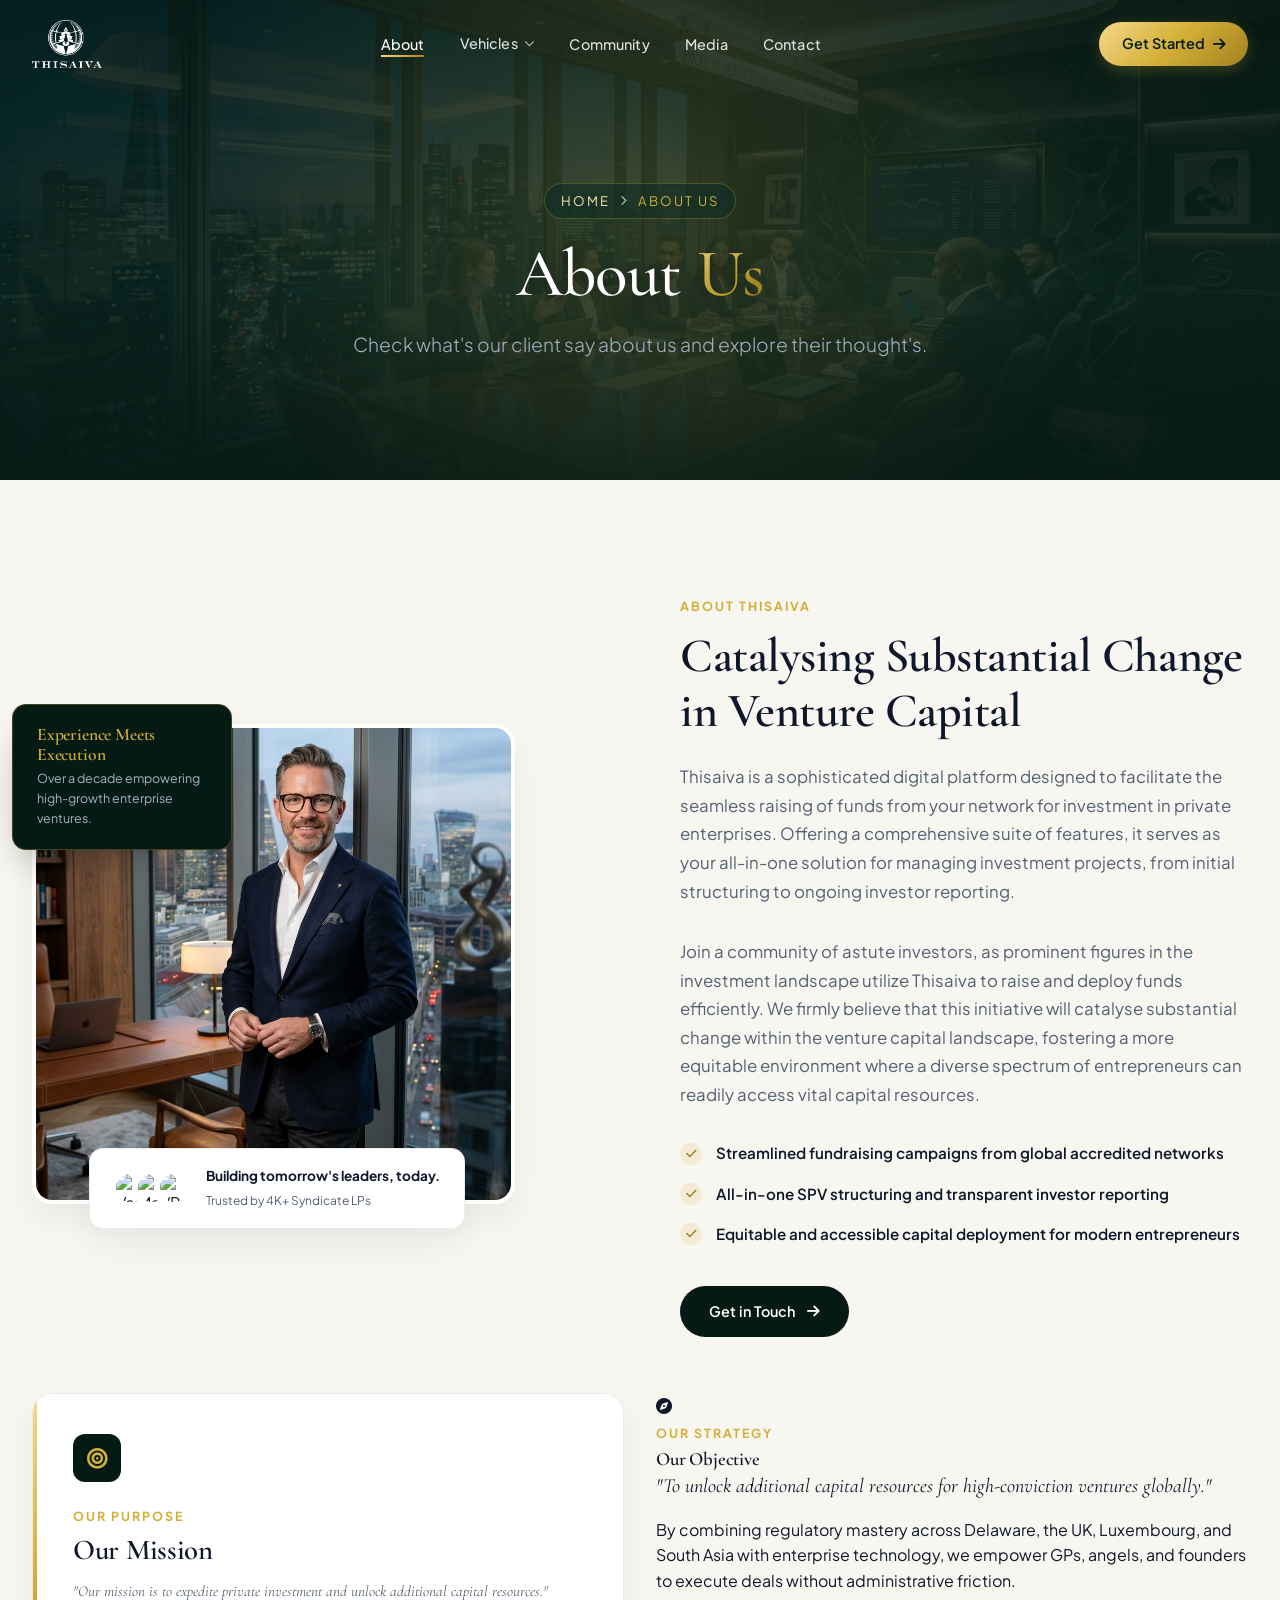
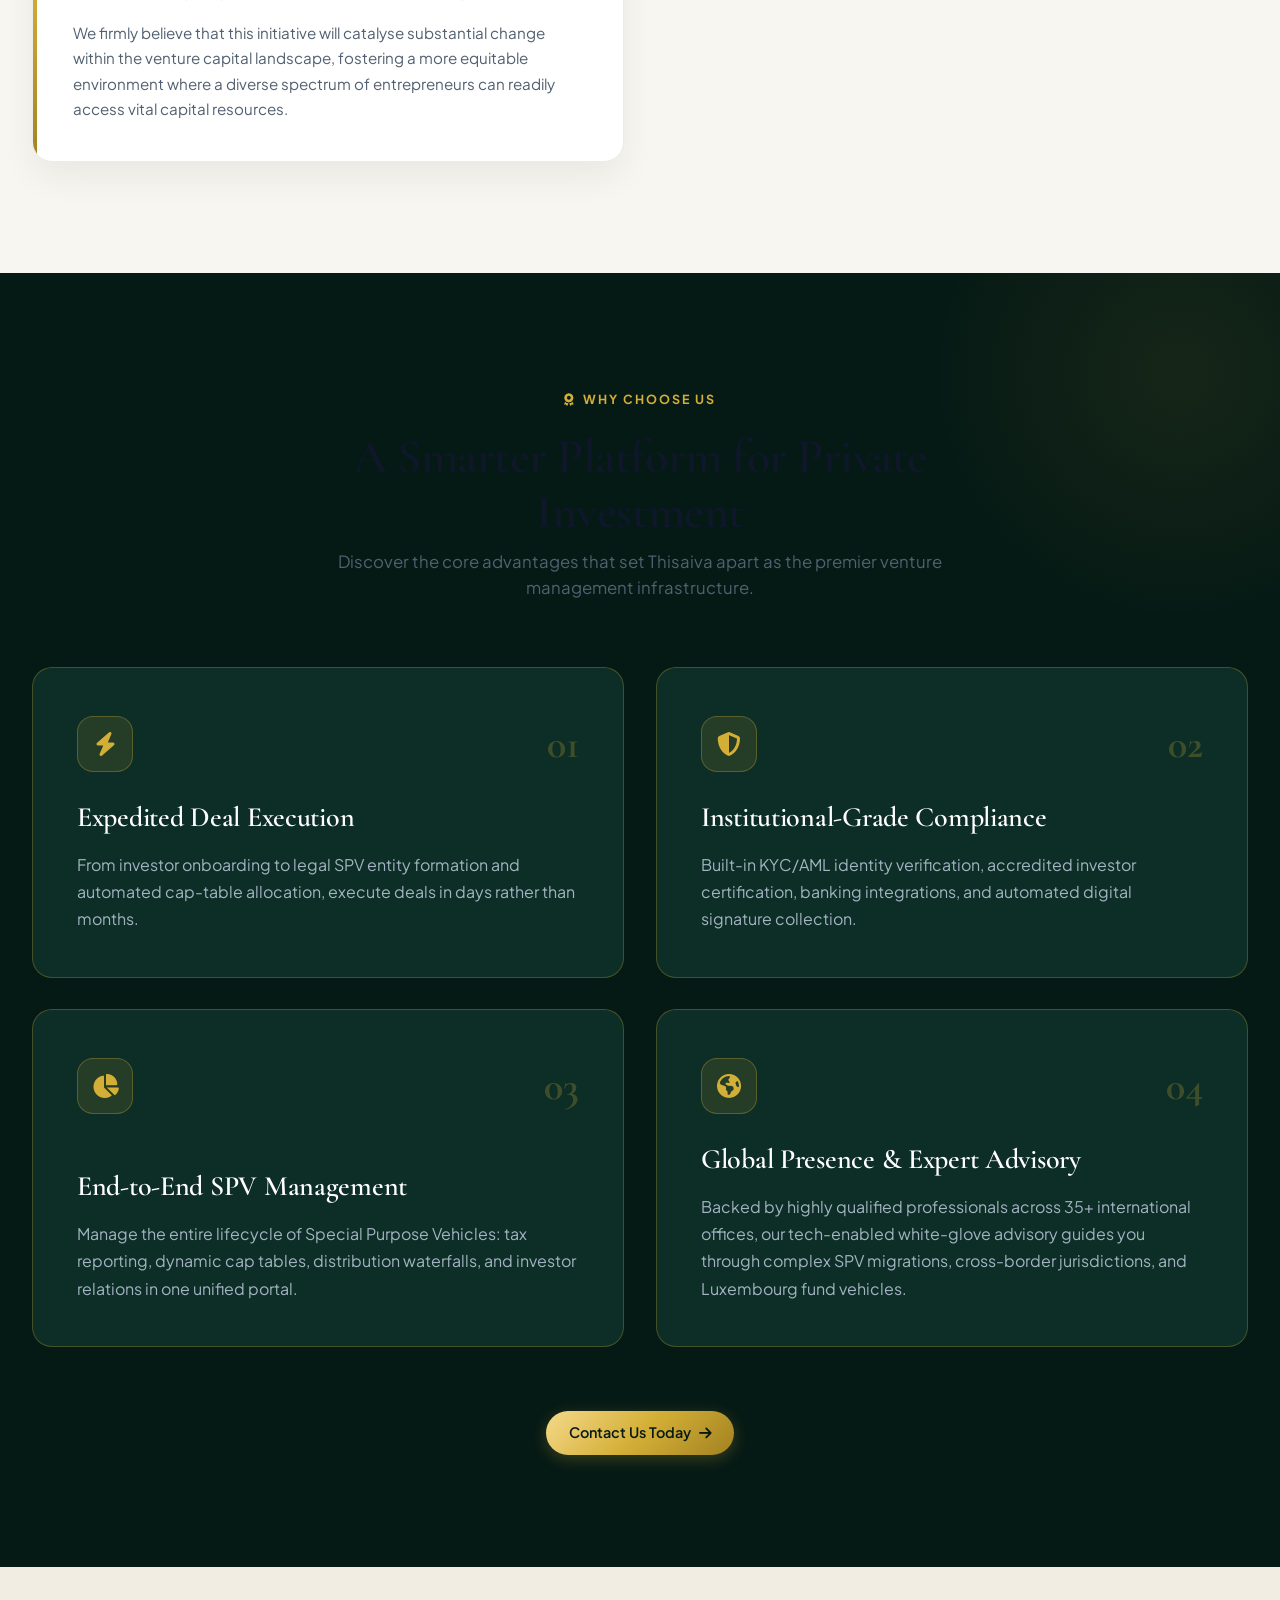
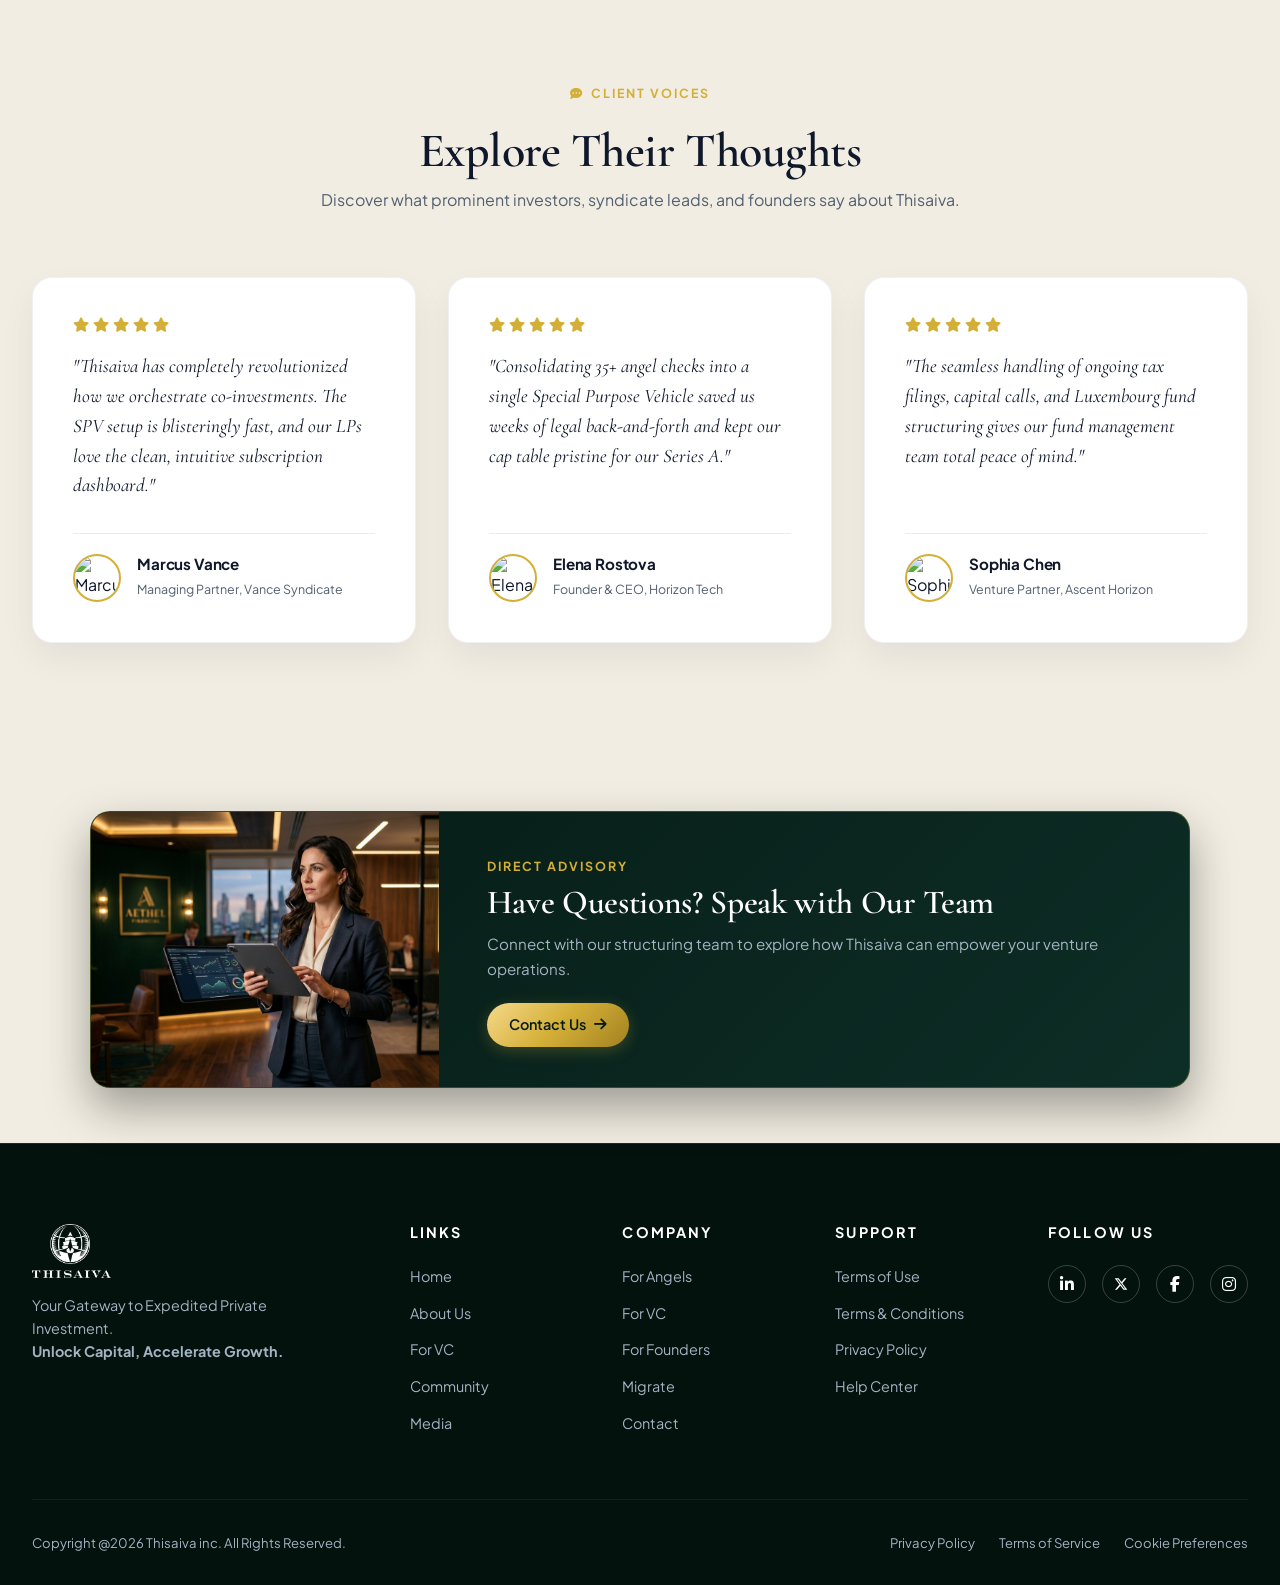
==== about.html @ a6f33a7d "Deploy Thisaiva 2.0 platform - Official branding, animations, liquid back-to-top, and responsive pag" ====
<!DOCTYPE html>
<html lang="en">
<head>
  <meta charset="UTF-8">
  <meta name="viewport" content="width=device-width, initial-scale=1.0">
  <meta name="robots" content="index, follow">
  
  <!-- Primary SEO Meta Tags -->
  <title>About Us | Thisaiva — Venture Capital & Private Investment Platform</title>
  <meta name="title" content="About Us | Thisaiva — Venture Capital & Private Investment Platform">
  <meta name="description" content="Discover Thisaiva's mission to expedite private investment, unlock capital resources, and build an intuitive online venture management ecosystem for founders and investors.">
  <meta name="keywords" content="Thisaiva, About Thisaiva, Venture Capital Platform, Private Investment, Angel Syndicates, Fund Management, Startup Capital">
  <link rel="canonical" href="https://thisaiva.com/about.html">

  <!-- Open Graph / Facebook -->
  <meta property="og:type" content="website">
  <meta property="og:url" content="https://thisaiva.com/about.html">
  <meta property="og:title" content="About Us | Thisaiva — Venture Capital & Private Investment Platform">
  <meta property="og:description" content="Discover Thisaiva's mission to expedite private investment, unlock capital resources, and build an intuitive online venture management ecosystem.">
  <meta property="og:image" content="assets/about_hero_bg.jpg">

  <!-- Twitter Card -->
  <meta name="twitter:card" content="summary_large_image">
  <meta name="twitter:url" content="https://thisaiva.com/about.html">
  <meta name="twitter:title" content="About Us | Thisaiva — Venture Capital & Private Investment Platform">
  <meta name="twitter:description" content="Discover Thisaiva's mission to expedite private investment, unlock capital resources, and build an intuitive online venture management ecosystem.">
  <meta name="twitter:image" content="assets/about_hero_bg.jpg">

  <!-- Structured Data JSON-LD (WebPage + BreadcrumbList) -->
  <script type="application/ld+json">
  {
    "@context": "https://schema.org",
    "@graph": [
      {
        "@type": "WebPage",
        "@id": "https://thisaiva.com/about.html",
        "url": "https://thisaiva.com/about.html",
        "name": "About Us | Thisaiva",
        "isPartOf": {
          "@type": "WebSite",
          "@id": "https://thisaiva.com/#website",
          "name": "Thisaiva",
          "url": "https://thisaiva.com/"
        },
        "description": "Discover Thisaiva's mission to expedite private investment, unlock capital resources, and build an intuitive online venture management ecosystem."
      },
      {
        "@type": "BreadcrumbList",
        "@id": "https://thisaiva.com/about.html#breadcrumb",
        "itemListElement": [
          {
            "@type": "ListItem",
            "position": 1,
            "name": "Home",
            "item": "https://thisaiva.com/index.html"
          },
          {
            "@type": "ListItem",
            "position": 2,
            "name": "About Us",
            "item": "https://thisaiva.com/about.html"
          }
        ]
      }
    ]
  }
  </script>

  <!-- Preconnect & Fonts -->
  <link rel="preconnect" href="https://fonts.googleapis.com">
  <link rel="preconnect" href="https://fonts.gstatic.com" crossorigin>
  <link rel="stylesheet" href="https://cdnjs.cloudflare.com/ajax/libs/font-awesome/6.4.0/css/all.min.css">

  <!-- Stylesheet -->
  <link rel="stylesheet" href="styles.css">
</head>
<body>

  <!-- NAVIGATION BAR -->
  <nav class="navbar" id="navbar">
    <div class="container nav-container">
      <a href="index.html" class="logo" aria-label="Thisaiva Home">
        <img src="assets/logo_dark.png" alt="Thisaiva Logo" class="logo-img">
      </a>

      <ul class="nav-links" id="navLinks">
        <li><a href="about.html" class="active">About</a></li>
        <li class="nav-dropdown">
          <a href="for-vc.html" class="dropdown-trigger">
            Vehicles <i class="fa-solid fa-chevron-down nav-chevron"></i>
          </a>
          <div class="dropdown-menu">
            <a href="for-angels.html" class="dropdown-item">
              <div class="drop-icon"><i class="fa-solid fa-user-astronaut"></i></div>
              <div>
                <strong class="drop-title">For Angels</strong>
                <span class="drop-sub">Syndicates & Private Clubs</span>
              </div>
            </a>
            <a href="for-vc.html" class="dropdown-item">
              <div class="drop-icon"><i class="fa-solid fa-building-columns"></i></div>
              <div>
                <strong class="drop-title">For VC Funds</strong>
                <span class="drop-sub">Master LLC & Offshore Vehicles</span>
              </div>
            </a>
            <a href="for-founders.html" class="dropdown-item">
              <div class="drop-icon"><i class="fa-solid fa-rocket"></i></div>
              <div>
                <strong class="drop-title">For Founders</strong>
                <span class="drop-sub">Cap Table & Investor Rollups</span>
              </div>
            </a>
            <a href="migrate.html" class="dropdown-item">
              <div class="drop-icon"><i class="fa-solid fa-arrow-right-arrow-left"></i></div>
              <div>
                <strong class="drop-title">Migrate SPVs</strong>
                <span class="drop-sub">Seamless Entity Transition</span>
              </div>
            </a>
          </div>
        </li>
        <li><a href="community.html">Community</a></li>
        <li><a href="media.html">Media</a></li>
        <li><a href="contact.html">Contact</a></li>
      </ul>

      <div class="nav-actions">
        <a href="contact.html" class="btn-gold" id="getStartedBtn">
          Get Started <i class="fa-solid fa-arrow-right"></i>
        </a>
        <button class="hamburger" id="hamburgerBtn" aria-label="Toggle Navigation">
          <i class="fa-solid fa-bars"></i>
        </button>
      </div>
    </div>
  </nav>

  <!-- INNER HERO BANNER -->
  <header class="inner-hero" style="background-image: url('assets/about_hero_bg.jpg');">
    <div class="container inner-hero-container scroll-reveal">
      <div class="inner-breadcrumb">
        <a href="index.html">Home</a>
        <i class="fa-solid fa-chevron-right" style="font-size: 0.65rem;"></i>
        <span>About Us</span>
      </div>
      <h1 class="inner-hero-title">
        About <span class="gold-text">Us</span>
      </h1>
      <p class="inner-hero-subtitle">
        Check what's our client say about us and explore their thought's.
      </p>
    </div>
  </header>

  <!-- MAIN CONTENT: ABOUT US NARRATIVE & MISSION -->
  <main>
    <section class="about-narrative-section">
      <div class="container">
        
        <div class="about-grid">
          
          <!-- Visual Column -->
          <div class="about-visual-stack scroll-reveal-left">
            <div class="about-img-main">
              <img src="assets/about_executive.jpg" alt="Thisaiva Executive Leadership & Investment Strategy" loading="eager" width="600" height="480">
            </div>

            <div class="about-card-badge">
              <h4>Experience Meets Execution</h4>
              <p>Over a decade empowering high-growth enterprise ventures.</p>
            </div>

            <div class="about-card-bottom">
              <div class="author-avatars">
                <img src="https://images.unsplash.com/photo-1534528741775-53994a69daeb?auto=format&fit=crop&w=100&q=80" alt="Venture Partner" width="32" height="32">
                <img src="https://images.unsplash.com/photo-1507003211169-0a1dd7228f2d?auto=format&fit=crop&w=100&q=80" alt="Managing Director" width="32" height="32">
                <img src="https://images.unsplash.com/photo-1573496359142-b8d87734a5a2?auto=format&fit=crop&w=100&q=80" alt="VP Finance" width="32" height="32">
              </div>
              <div>
                <strong style="display:block; font-size:0.85rem; color:var(--text-dark);">Building tomorrow's leaders, today.</strong>
                <span style="font-size:0.75rem; color:var(--text-dark-muted);">Trusted by 4K+ Syndicate LPs</span>
              </div>
            </div>
          </div>

          <!-- Content Column -->
          <div class="about-content scroll-reveal-right">
            <span class="section-eyebrow">ABOUT THISAIVA</span>
            <h2>Catalysing Substantial Change in Venture Capital</h2>
            
            <p>
              Thisaiva is a sophisticated digital platform designed to facilitate the seamless raising of funds from your network for investment in private enterprises. Offering a comprehensive suite of features, it serves as your all-in-one solution for managing investment projects, from initial structuring to ongoing investor reporting.
            </p>
            <p>
              Join a community of astute investors, as prominent figures in the investment landscape utilize Thisaiva to raise and deploy funds efficiently. We firmly believe that this initiative will catalyse substantial change within the venture capital landscape, fostering a more equitable environment where a diverse spectrum of entrepreneurs can readily access vital capital resources.
            </p>

            <ul class="about-checklist">
              <li>
                <div class="check-icon"><i class="fa-solid fa-check"></i></div>
                Streamlined fundraising campaigns from global accredited networks
              </li>
              <li>
                <div class="check-icon"><i class="fa-solid fa-check"></i></div>
                All-in-one SPV structuring and transparent investor reporting
              </li>
              <li>
                <div class="check-icon"><i class="fa-solid fa-check"></i></div>
                Equitable and accessible capital deployment for modern entrepreneurs
              </li>
            </ul>
            <a href="contact.html" class="btn-dark">
              Get in Touch <i class="fa-solid fa-arrow-right"></i>
            </a>
          </div>

        </div>

        <!-- Dual Gold Accent Cards: Our Mission & Our Objective -->
        <div class="about-dual-card-grid">
          
          <div class="mission-card scroll-reveal delay-1">
            <div class="mission-card-icon">
              <i class="fa-solid fa-bullseye"></i>
            </div>
            <span class="section-eyebrow" style="margin-bottom:0.35rem;">OUR PURPOSE</span>
            <h3>Our Mission</h3>
            <p class="mission-quote">
              "Our mission is to expedite private investment and unlock additional capital resources."
            </p>
            <p>
              We firmly believe that this initiative will catalyse substantial change within the venture capital landscape, fostering a more equitable environment where a diverse spectrum of entrepreneurs can readily access vital capital resources.
            </p>
          </div>

          <div class="objective-card scroll-reveal delay-2">
            <div class="objective-card-icon">
              <i class="fa-solid fa-compass"></i>
            </div>
            <span class="section-eyebrow" style="margin-bottom:0.35rem;">OUR STRATEGY</span>
            <h3>Our Objective</h3>
            <p class="mission-quote">
              "To unlock additional capital resources for high-conviction ventures globally."
            </p>
            <p>
              By combining regulatory mastery across Delaware, the UK, Luxembourg, and South Asia with enterprise technology, we empower GPs, angels, and founders to execute deals without administrative friction.
            </p>
          </div>

        </div>

      </div>
    </section>

    <!-- SECTION 2: WHY CHOOSE US -->
    <section class="why-choose-section">
      <div class="container">
        
        <div class="section-header scroll-reveal">
          <span class="section-eyebrow"><i class="fa-solid fa-award"></i> WHY CHOOSE US</span>
          <h2>A Smarter Platform for Private Investment</h2>
          <p style="color: var(--text-dark-muted); margin-top: 0.5rem; font-size: 1.05rem;">
            Discover the core advantages that set Thisaiva apart as the premier venture management infrastructure.
          </p>
        </div>

        <div class="why-choose-grid">
          
          <!-- Card 1 -->
          <div class="why-card scroll-reveal delay-1">
            <div class="why-card-top">
              <div class="why-card-icon">
                <i class="fa-solid fa-bolt"></i>
              </div>
              <span class="why-card-num">01</span>
            </div>
            <div>
              <h3>Expedited Deal Execution</h3>
              <p>
                From investor onboarding to legal SPV entity formation and automated cap-table allocation, execute deals in days rather than months.
              </p>
            </div>
          </div>

          <!-- Card 2 -->
          <div class="why-card scroll-reveal delay-2">
            <div class="why-card-top">
              <div class="why-card-icon">
                <i class="fa-solid fa-shield-halved"></i>
              </div>
              <span class="why-card-num">02</span>
            </div>
            <div>
              <h3>Institutional-Grade Compliance</h3>
              <p>
                Built-in KYC/AML identity verification, accredited investor certification, banking integrations, and automated digital signature collection.
              </p>
            </div>
          </div>

          <!-- Card 3 -->
          <div class="why-card scroll-reveal delay-3">
            <div class="why-card-top">
              <div class="why-card-icon">
                <i class="fa-solid fa-chart-pie"></i>
              </div>
              <span class="why-card-num">03</span>
            </div>
            <div>
              <h3>End-to-End SPV Management</h3>
              <p>
                Manage the entire lifecycle of Special Purpose Vehicles: tax reporting, dynamic cap tables, distribution waterfalls, and investor relations in one unified portal.
              </p>
            </div>
          </div>

          <!-- Card 4 -->
          <div class="why-card scroll-reveal delay-4">
            <div class="why-card-top">
              <div class="why-card-icon">
                <i class="fa-solid fa-earth-americas"></i>
              </div>
              <span class="why-card-num">04</span>
            </div>
            <div>
              <h3>Global Presence & Expert Advisory</h3>
              <p>
                Backed by highly qualified professionals across 35+ international offices, our tech-enabled white-glove advisory guides you through complex SPV migrations, cross-border jurisdictions, and Luxembourg fund vehicles.
              </p>
            </div>
          </div>

        </div>

        <div class="action-cta-bar scroll-reveal">
          <a href="contact.html" class="btn-gold">
            Contact Us Today <i class="fa-solid fa-arrow-right"></i>
          </a>
        </div>

      </div>
    </section>

    <!-- SECTION 3: CLIENT THOUGHTS & TESTIMONIALS -->
    <section class="testimonials-section">
      <div class="container">
        
        <div class="section-header scroll-reveal">
          <span class="section-eyebrow"><i class="fa-solid fa-comment-dots"></i> CLIENT VOICES</span>
          <h2>Explore Their Thoughts</h2>
          <p style="color: var(--text-dark-muted); margin-top: 0.5rem;">
            Discover what prominent investors, syndicate leads, and founders say about Thisaiva.
          </p>
        </div>

        <div class="testimonials-grid">
          
          <!-- Testimonial 1 -->
          <div class="testimonial-card scroll-reveal delay-1">
            <div>
              <div class="stars-rating">
                <i class="fa-solid fa-star"></i>
                <i class="fa-solid fa-star"></i>
                <i class="fa-solid fa-star"></i>
                <i class="fa-solid fa-star"></i>
                <i class="fa-solid fa-star"></i>
              </div>
              <p class="testimonial-text">
                "Thisaiva has completely revolutionized how we orchestrate co-investments. The SPV setup is blisteringly fast, and our LPs love the clean, intuitive subscription dashboard."
              </p>
            </div>
            <div class="testimonial-author">
              <img src="https://images.unsplash.com/photo-1507003211169-0a1dd7228f2d?auto=format&fit=crop&w=120&q=80" alt="Marcus Vance" class="author-photo" width="48" height="48" loading="lazy">
              <div class="author-info">
                <h4>Marcus Vance</h4>
                <span>Managing Partner, Vance Syndicate</span>
              </div>
            </div>
          </div>

          <!-- Testimonial 2 -->
          <div class="testimonial-card scroll-reveal delay-2">
            <div>
              <div class="stars-rating">
                <i class="fa-solid fa-star"></i>
                <i class="fa-solid fa-star"></i>
                <i class="fa-solid fa-star"></i>
                <i class="fa-solid fa-star"></i>
                <i class="fa-solid fa-star"></i>
              </div>
              <p class="testimonial-text">
                "Consolidating 35+ angel checks into a single Special Purpose Vehicle saved us weeks of legal back-and-forth and kept our cap table pristine for our Series A."
              </p>
            </div>
            <div class="testimonial-author">
              <img src="https://images.unsplash.com/photo-1573496359142-b8d87734a5a2?auto=format&fit=crop&w=120&q=80" alt="Elena Rostova" class="author-photo" width="48" height="48" loading="lazy">
              <div class="author-info">
                <h4>Elena Rostova</h4>
                <span>Founder & CEO, Horizon Tech</span>
              </div>
            </div>
          </div>

          <!-- Testimonial 3 -->
          <div class="testimonial-card scroll-reveal delay-3">
            <div>
              <div class="stars-rating">
                <i class="fa-solid fa-star"></i>
                <i class="fa-solid fa-star"></i>
                <i class="fa-solid fa-star"></i>
                <i class="fa-solid fa-star"></i>
                <i class="fa-solid fa-star"></i>
              </div>
              <p class="testimonial-text">
                "The seamless handling of ongoing tax filings, capital calls, and Luxembourg fund structuring gives our fund management team total peace of mind."
              </p>
            </div>
            <div class="testimonial-author">
              <img src="https://images.unsplash.com/photo-1534528741775-53994a69daeb?auto=format&fit=crop&w=120&q=80" alt="Sophia Chen" class="author-photo" width="48" height="48" loading="lazy">
              <div class="author-info">
                <h4>Sophia Chen</h4>
                <span>Venture Partner, Ascent Horizon</span>
              </div>
            </div>
          </div>

        </div>

      </div>
    </section>

    <!-- SECTION 4: WANT TO CHAT CTA BANNER -->
    <section class="cta-banner-section">
      <div class="container">
        <div class="cta-banner-card scroll-reveal">
          
          <div class="cta-img-wrapper">
            <img src="assets/cta_investor_woman.jpg" alt="Unlock Capital, Accelerate Growth with Thisaiva" width="480" height="320" loading="lazy">
          </div>

          <div class="cta-content">
            <span class="section-eyebrow">DIRECT ADVISORY</span>
            <h2>Have Questions? Speak with Our Team</h2>
            <p>
              Connect with our structuring team to explore how Thisaiva can empower your venture operations.
            </p>
            <a href="contact.html" class="btn-gold">
              Contact Us <i class="fa-solid fa-arrow-right"></i>
            </a>
          </div>

        </div>
      </div>
    </section>
  </main>

  <!-- FOOTER -->
  <footer class="footer">
    <div class="container">
      <div class="footer-grid">
        
        <!-- Brand Col -->
        <div class="footer-brand">
          <div class="logo" style="margin-bottom: 1rem;">
            <img src="assets/logo_dark.png" alt="Thisaiva Logo" class="logo-img footer-logo-img">
          </div>
          <p>
            Your Gateway to Expedited Private Investment.<br>
            <strong>Unlock Capital, Accelerate Growth.</strong>
          </p>
        </div>

        <!-- Links -->
        <div class="footer-col">
          <h4>Links</h4>
          <ul>
            <li><a href="index.html">Home</a></li>
            <li><a href="about.html">About Us</a></li>
            <li><a href="for-vc.html">For VC</a></li>
            <li><a href="community.html">Community</a></li>
            <li><a href="media.html">Media</a></li>
          </ul>
        </div>

        <!-- Company -->
        <div class="footer-col">
          <h4>Company</h4>
          <ul>
            <li><a href="for-angels.html">For Angels</a></li>
            <li><a href="for-vc.html">For VC</a></li>
            <li><a href="for-founders.html">For Founders</a></li>
            <li><a href="migrate.html">Migrate</a></li>
            <li><a href="contact.html">Contact</a></li>
          </ul>
        </div>

        <!-- Support -->
        <div class="footer-col">
          <h4>Support</h4>
          <ul>
            <li><a href="contact.html">Terms of Use</a></li>
            <li><a href="contact.html">Terms & Conditions</a></li>
            <li><a href="contact.html">Privacy Policy</a></li>
            <li><a href="contact.html">Help Center</a></li>
          </ul>
        </div>

        <!-- Social -->
        <div class="footer-col">
          <h4>Follow Us</h4>
          <div class="social-links">
            <a href="#" class="social-icon" aria-label="LinkedIn"><i class="fa-brands fa-linkedin-in"></i></a>
            <a href="#" class="social-icon" aria-label="X / Twitter">
              <svg viewBox="0 0 24 24" width="14" height="14" fill="currentColor"><path d="M18.244 2.25h3.308l-7.227 8.26 8.502 11.24H16.17l-5.214-6.817L4.99 21.75H1.68l7.73-8.835L1.254 2.25H8.08l4.713 6.231zm-1.161 17.52h1.833L7.084 4.126H5.117z"/></svg>
            </a>
            <a href="#" class="social-icon" aria-label="Facebook"><i class="fa-brands fa-facebook-f"></i></a>
            <a href="#" class="social-icon" aria-label="Instagram"><i class="fa-brands fa-instagram"></i></a>
          </div>
        </div>

      </div>

      <div class="footer-bottom">
        <div>Copyright @2026 Thisaiva inc. All Rights Reserved.</div>
        <div style="display:flex; gap:1.5rem;">
          <a href="contact.html">Privacy Policy</a>
          <a href="contact.html">Terms of Service</a>
          <a href="contact.html">Cookie Preferences</a>
        </div>
      </div>
    </div>
  </footer>

  <!-- JavaScript -->
  <script src="script.js" defer></script>
</body>
</html>
---- styles.css ----
/* ==========================================================================
   THISAIVA VENTURES — LUXURY VENTURE CAPITAL STYLESHEET
   Colors: Deep Forest Emerald (#061a15), Metallic Gold (#d4af37), Silk Cream (#f9f8f3)
   ========================================================================== */

@import url('https://fonts.googleapis.com/css2?family=Cormorant+Garamond:ital,wght@0,400;0,500;0,600;0,700;1,400&family=Plus+Jakarta+Sans:wght@300;400;500;600;700&display=swap');

:root {
  /* Color Tokens */
  --bg-dark: #061a15;
  --bg-dark-alt: #0a251e;
  --bg-dark-card: #0d2e26;
  --bg-cream: #f8f6f0;
  --bg-cream-alt: #f1ede2;
  --bg-white: #ffffff;
  
  --gold-primary: #d4af37;
  --gold-secondary: #e5c158;
  --gold-light: #f7e4a9;
  --gold-dark: #a28221;
  --gold-gradient: linear-gradient(135deg, #f5d98b 0%, #d4af37 50%, #a28221 100%);
  --gold-glow: rgba(212, 175, 55, 0.35);
  
  --text-dark: #0f172a;
  --text-dark-muted: #526071;
  --text-light: #f8fafc;
  --text-light-muted: #a3b3c2;

  --border-gold: rgba(212, 175, 55, 0.28);
  --border-light: rgba(15, 23, 42, 0.08);
  
  /* Fonts */
  --font-serif: 'Cormorant Garamond', Georgia, serif;
  --font-sans: 'Plus Jakarta Sans', system-ui, -apple-system, sans-serif;
  
  /* Transitions & Shadows */
  --transition-fast: 0.2s ease;
  --transition-normal: 0.35s cubic-bezier(0.16, 1, 0.3, 1);
  --shadow-gold: 0 10px 30px -10px rgba(212, 175, 55, 0.3);
  --shadow-dark: 0 20px 40px -15px rgba(0, 0, 0, 0.4);
  --shadow-soft: 0 15px 35px rgba(15, 23, 42, 0.06);
}

/* Base Resets */
*, *::before, *::after {
  box-sizing: border-box;
  margin: 0;
  padding: 0;
}

html {
  scroll-behavior: smooth;
  font-size: 16px;
}

body {
  font-family: var(--font-sans);
  background-color: var(--bg-dark);
  color: var(--text-light);
  line-height: 1.6;
  overflow-x: hidden;
  -webkit-font-smoothing: antialiased;
}

/* Typography Helpers */
h1, h2, h3, h4, h5, h6 {
  font-family: var(--font-serif);
  font-weight: 600;
  line-height: 1.15;
  letter-spacing: -0.01em;
}

a {
  color: inherit;
  text-decoration: none;
  transition: var(--transition-fast);
}

button {
  cursor: pointer;
  border: none;
  outline: none;
  font-family: var(--font-sans);
}

img {
  max-width: 100%;
  display: block;
  object-fit: cover;
}

/* Gold Text Gradient */
.gold-text {
  background: var(--gold-gradient);
  -webkit-background-clip: text;
  -webkit-text-fill-color: transparent;
  display: inline-block;
}

.section-eyebrow {
  font-family: var(--font-sans);
  font-size: 0.78rem;
  font-weight: 700;
  letter-spacing: 0.16em;
  text-transform: uppercase;
  color: var(--gold-primary);
  display: inline-flex;
  align-items: center;
  gap: 0.45rem;
  margin-bottom: 0.75rem;
  max-width: 100%;
}

/* Container */
.container {
  width: 100%;
  max-width: 1280px;
  margin: 0 auto;
  padding: 0 2rem;
}

/* ==========================================================================
   NAVIGATION BAR
   ========================================================================== */
.navbar {
  position: fixed;
  top: 0;
  left: 0;
  right: 0;
  z-index: 1000;
  padding: 1.25rem 0;
  transition: var(--transition-normal);
}

.navbar.scrolled {
  background: rgba(6, 26, 21, 0.85);
  backdrop-filter: blur(16px);
  -webkit-backdrop-filter: blur(16px);
  border-bottom: 1px solid var(--border-gold);
  padding: 0.85rem 0;
  box-shadow: 0 10px 30px rgba(0, 0, 0, 0.3);
}

.nav-container {
  display: flex;
  align-items: center;
  justify-content: space-between;
}

.logo {
  display: flex;
  align-items: center;
  gap: 0.75rem;
  text-decoration: none;
  transition: transform 0.3s ease, opacity 0.3s ease;
}

.logo:hover {
  opacity: 0.92;
  transform: scale(1.02);
}

.logo-img {
  height: 48px;
  width: auto;
  object-fit: contain;
  display: block;
}

.footer-logo-img {
  height: 54px;
}

.nav-links {
  display: flex;
  align-items: center;
  gap: 2.2rem;
  list-style: none;
}

.nav-links a {
  font-size: 0.9rem;
  font-weight: 500;
  color: rgba(255, 255, 255, 0.85);
  position: relative;
  transition: color 0.2s ease;
  letter-spacing: 0.01em;
}

.nav-links a::after {
  content: '';
  position: absolute;
  bottom: -4px;
  left: 0;
  width: 0;
  height: 2px;
  background: var(--gold-gradient);
  transition: var(--transition-fast);
}

.nav-links a:hover,
.nav-links a.active {
  color: #ffffff;
}

.nav-links a:hover::after,
.nav-links a.active::after {
  width: 100%;
}

/* Luxury Dropdown Menu */
.nav-dropdown {
  position: relative;
  display: inline-flex;
  align-items: center;
}

.dropdown-trigger {
  display: inline-flex;
  align-items: center;
  gap: 0.4rem;
  cursor: pointer;
}

.nav-chevron {
  font-size: 0.65rem;
  transition: transform 0.25s ease, color 0.25s ease;
  color: rgba(255, 255, 255, 0.6);
}

.nav-dropdown:hover .nav-chevron,
.nav-dropdown:hover .dropdown-trigger {
  color: var(--gold-primary);
}

.nav-dropdown:hover .nav-chevron {
  transform: rotate(180deg);
}

.dropdown-menu {
  position: absolute;
  top: calc(100% + 14px);
  left: 50%;
  transform: translateX(-50%) translateY(8px);
  width: 330px;
  background: rgba(6, 26, 21, 0.98);
  backdrop-filter: blur(20px);
  -webkit-backdrop-filter: blur(20px);
  border: 1px solid var(--border-gold);
  border-radius: 16px;
  padding: 0.75rem;
  box-shadow: 0 20px 50px rgba(0, 0, 0, 0.6), 0 0 25px rgba(212, 175, 55, 0.15);
  opacity: 0;
  visibility: hidden;
  pointer-events: none;
  transition: all 0.25s cubic-bezier(0.16, 1, 0.3, 1);
  display: flex;
  flex-direction: column;
  gap: 0.35rem;
  z-index: 1000;
}

/* Invisible bridge so hover is buttery smooth */
.dropdown-menu::before {
  content: '';
  position: absolute;
  top: -14px;
  left: 0;
  right: 0;
  height: 14px;
}

.nav-dropdown:hover .dropdown-menu,
.nav-dropdown:focus-within .dropdown-menu {
  opacity: 1;
  visibility: visible;
  pointer-events: auto;
  transform: translateX(-50%) translateY(0);
}

.dropdown-item {
  display: flex !important;
  align-items: center;
  gap: 0.85rem;
  padding: 0.7rem 0.85rem;
  border-radius: 10px;
  transition: all 0.2s ease;
  text-decoration: none;
}

.dropdown-item::after {
  display: none !important;
}

.dropdown-item:hover {
  background: rgba(212, 175, 55, 0.12);
  transform: translateX(4px);
}

.dropdown-item .drop-icon {
  width: 36px;
  height: 36px;
  border-radius: 10px;
  background: rgba(212, 175, 55, 0.12);
  border: 1px solid var(--border-gold);
  color: var(--gold-primary);
  display: flex;
  align-items: center;
  justify-content: center;
  font-size: 0.95rem;
  flex-shrink: 0;
  transition: all 0.2s ease;
}

.dropdown-item:hover .drop-icon {
  background: var(--gold-gradient);
  color: var(--bg-dark);
  box-shadow: 0 0 12px var(--gold-glow);
}

.dropdown-item .drop-title {
  display: block;
  font-size: 0.9rem;
  color: #ffffff;
  font-weight: 600;
  line-height: 1.2;
}

.dropdown-item .drop-sub {
  display: block;
  font-size: 0.72rem;
  color: var(--text-light-muted);
  margin-top: 2px;
}

.nav-actions {
  display: flex;
  align-items: center;
  gap: 1.25rem;
}

.login-link {
  font-size: 0.9rem;
  font-weight: 500;
  color: var(--text-light);
}

.login-link:hover {
  color: var(--gold-primary);
}

.btn-gold {
  background: var(--gold-gradient);
  color: var(--bg-dark);
  font-weight: 600;
  font-size: 0.9rem;
  padding: 0.65rem 1.4rem;
  border-radius: 50px;
  display: inline-flex;
  align-items: center;
  gap: 0.5rem;
  transition: var(--transition-normal);
  box-shadow: 0 4px 15px rgba(212, 175, 55, 0.25);
}

.btn-gold:hover {
  transform: translateY(-2px);
  box-shadow: 0 8px 25px rgba(212, 175, 55, 0.45);
  background: linear-gradient(135deg, #f7e4a9 0%, #e5c158 50%, #b8952b 100%);
}

.btn-outline-gold {
  background: transparent;
  border: 1px solid var(--gold-primary);
  color: var(--text-light);
  font-weight: 500;
  font-size: 0.9rem;
  padding: 0.65rem 1.4rem;
  border-radius: 50px;
  display: inline-flex;
  align-items: center;
  gap: 0.5rem;
  transition: var(--transition-normal);
}

.btn-outline-gold:hover {
  background: rgba(212, 175, 55, 0.1);
  border-color: var(--gold-light);
  color: var(--gold-light);
  transform: translateY(-2px);
}

.hamburger {
  display: none;
  background: none;
  border: none;
  color: var(--text-light);
  font-size: 1.5rem;
}

/* ==========================================================================
   HERO SECTION
   ========================================================================== */
.hero {
  position: relative;
  min-height: 100vh;
  padding-top: 8rem;
  padding-bottom: 6rem;
  background: radial-gradient(circle at 75% 30%, rgba(13, 46, 38, 0.8) 0%, var(--bg-dark) 70%);
  display: flex;
  align-items: center;
  overflow: hidden;
}

/* Background Sparkle Graphics */
.hero::before {
  content: '';
  position: absolute;
  top: 15%;
  right: 45%;
  width: 4px;
  height: 4px;
  background: var(--gold-primary);
  border-radius: 50%;
  box-shadow: 0 0 20px 8px rgba(212, 175, 55, 0.6), 0 0 40px 16px rgba(212, 175, 55, 0.3);
  animation: pulse-glow 3s infinite alternate;
}

@keyframes pulse-glow {
  0% { opacity: 0.3; transform: scale(0.8); }
  100% { opacity: 1; transform: scale(1.4); }
}

.hero-grid {
  display: grid;
  grid-template-columns: 80px 1fr 1fr;
  align-items: center;
  gap: 2rem;
}

.hero-side-tag {
  display: flex;
  flex-direction: column;
  align-items: center;
  gap: 1rem;
}

.side-tag-text {
  writing-mode: vertical-lr;
  transform: rotate(180deg);
  font-size: 0.72rem;
  font-weight: 600;
  letter-spacing: 0.35em;
  color: rgba(212, 175, 55, 0.7);
  text-transform: uppercase;
}

.side-tag-line {
  width: 1px;
  height: 80px;
  background: linear-gradient(to bottom, var(--gold-primary), transparent);
}

.hero-content {
  max-width: 580px;
}

.hero-title {
  font-size: 3.8rem;
  font-weight: 500;
  line-height: 1.08;
  margin-bottom: 1.5rem;
  color: #ffffff;
}

.hero-description {
  font-size: 1.05rem;
  color: var(--text-light-muted);
  margin-bottom: 2.25rem;
  font-weight: 300;
  line-height: 1.7;
}

.hero-buttons {
  display: flex;
  align-items: center;
  gap: 1.25rem;
}

/* Arch Image Container */
.hero-visual {
  position: relative;
  display: flex;
  justify-content: flex-end;
}

.hero-arch-wrapper {
  position: relative;
  width: 100%;
  max-width: 480px;
  height: 560px;
  border-top-left-radius: 240px;
  border-top-right-radius: 240px;
  border-bottom-left-radius: 20px;
  border-bottom-right-radius: 20px;
  overflow: hidden;
  box-shadow: 0 25px 50px -12px rgba(0, 0, 0, 0.7);
  border: 1px solid var(--border-gold);
}

.hero-arch-wrapper::after {
  content: '';
  position: absolute;
  inset: 0;
  border-top-left-radius: 240px;
  border-top-right-radius: 240px;
  border: 2px solid rgba(212, 175, 55, 0.4);
  pointer-events: none;
}

.hero-arch-wrapper img {
  width: 100%;
  height: 100%;
  object-fit: cover;
  transition: transform 0.7s ease;
}

.hero-arch-wrapper:hover img {
  transform: scale(1.04);
}

.hero-badge {
  position: absolute;
  top: 10%;
  right: -25px;
  width: 120px;
  height: 120px;
  border-radius: 50%;
  background: rgba(6, 26, 21, 0.85);
  backdrop-filter: blur(12px);
  border: 1px solid var(--gold-primary);
  display: flex;
  flex-direction: column;
  align-items: center;
  justify-content: center;
  text-align: center;
  padding: 0.75rem;
  box-shadow: 0 10px 25px rgba(0, 0, 0, 0.5);
  z-index: 10;
  animation: float-slow 4s ease-in-out infinite alternate;
}

@keyframes float-slow {
  0% { transform: translateY(0); }
  100% { transform: translateY(-10px); }
}

.hero-badge-icon {
  color: var(--gold-primary);
  font-size: 1rem;
  margin-bottom: 0.25rem;
}

.hero-badge-text {
  font-size: 0.58rem;
  font-weight: 700;
  letter-spacing: 0.15em;
  text-transform: uppercase;
  color: #ffffff;
  line-height: 1.2;
}

/* ==========================================================================
   METRICS / NUMBERS FLOATING BAR
   ========================================================================== */
.metrics-section {
  position: relative;
  z-index: 30;
  margin-top: -3.5rem;
  padding-bottom: 4rem;
}

.metrics-card {
  background: rgba(10, 37, 30, 0.9);
  backdrop-filter: blur(20px);
  -webkit-backdrop-filter: blur(20px);
  border: 1px solid var(--border-gold);
  border-radius: 20px;
  padding: 2.5rem 3rem;
  box-shadow: 0 20px 40px rgba(0, 0, 0, 0.5), inset 0 1px 1px rgba(212, 175, 55, 0.2);
  display: grid;
  grid-template-columns: repeat(4, 1fr);
  gap: 2rem;
}

.border-beam-container .metrics-card {
  border: none;
  background: rgba(10, 37, 30, 0.96);
  box-shadow: 0 20px 40px rgba(0, 0, 0, 0.5), inset 0 1px 1px rgba(212, 175, 55, 0.15);
}

.metric-item {
  display: flex;
  flex-direction: column;
  gap: 0.5rem;
  position: relative;
  transition: var(--transition-normal);
}

.metric-top-row {
  display: flex;
  align-items: center;
  gap: 0.85rem;
  margin-bottom: 0.2rem;
}

.metric-item:not(:last-child)::after {
  content: '';
  position: absolute;
  right: 0;
  top: 15%;
  height: 70%;
  width: 1px;
  background: linear-gradient(to bottom, transparent, var(--border-gold), transparent);
}

.metric-icon {
  width: 52px;
  height: 52px;
  border-radius: 14px;
  background: rgba(212, 175, 55, 0.15);
  border: 1px solid rgba(212, 175, 55, 0.4);
  display: flex;
  align-items: center;
  justify-content: center;
  color: var(--gold-primary);
  font-size: 1.45rem;
  transition: transform 0.65s cubic-bezier(0.16, 1, 0.3, 1), background 0.35s ease, color 0.35s ease, box-shadow 0.35s ease;
  flex-shrink: 0;
}

.metric-item:hover .metric-icon {
  background: var(--gold-gradient);
  color: #061a15 !important;
  transform: scale(1.15) rotate(-360deg);
  box-shadow: 0 0 22px rgba(212, 175, 55, 0.65);
}

.metric-number {
  font-family: var(--font-serif);
  font-size: 2.6rem;
  font-weight: 700;
  color: #ffffff;
  line-height: 1;
}

.metric-label {
  font-size: 0.82rem;
  color: var(--text-light-muted);
  font-weight: 400;
  line-height: 1.4;
}

/* ==========================================================================
   ABOUT US SECTION (CREAM BACKGROUND)
   ========================================================================== */
.about-section {
  background-color: var(--bg-cream);
  color: var(--text-dark);
  padding: 7rem 0;
  position: relative;
  overflow: hidden;
}

.about-section::before {
  content: '';
  position: absolute;
  right: -5%;
  bottom: -10%;
  width: 500px;
  height: 500px;
  background: radial-gradient(circle, rgba(212, 175, 55, 0.06) 0%, transparent 70%);
  pointer-events: none;
}

.about-grid {
  display: grid;
  grid-template-columns: 1fr 1fr;
  gap: 5rem;
  align-items: center;
}

.about-visual-stack {
  position: relative;
}

.about-img-main {
  width: 85%;
  height: 480px;
  border-radius: 20px;
  overflow: hidden;
  box-shadow: var(--shadow-soft);
  border: 4px solid #ffffff;
}

.about-img-main img {
  width: 100%;
  height: 100%;
  object-fit: cover;
}

.about-card-badge {
  position: absolute;
  top: -20px;
  left: -20px;
  background: var(--bg-dark);
  color: var(--text-light);
  padding: 1.25rem 1.5rem;
  border-radius: 14px;
  border: 1px solid var(--border-gold);
  box-shadow: var(--shadow-dark);
  max-width: 220px;
}

.about-card-badge h4 {
  font-size: 1.1rem;
  color: var(--gold-primary);
  margin-bottom: 0.25rem;
}

.about-card-badge p {
  font-size: 0.78rem;
  color: var(--text-light-muted);
}

.about-video-trigger {
  position: absolute;
  right: 5%;
  top: 45%;
  width: 64px;
  height: 64px;
  border-radius: 50%;
  background: var(--bg-dark);
  border: 2px solid var(--gold-primary);
  color: var(--gold-primary);
  display: flex;
  align-items: center;
  justify-content: center;
  font-size: 1.25rem;
  box-shadow: 0 10px 25px rgba(0, 0, 0, 0.3);
  transition: var(--transition-normal);
}

.about-video-trigger:hover {
  transform: scale(1.1);
  background: var(--gold-gradient);
  color: var(--bg-dark);
  box-shadow: 0 0 25px var(--gold-glow);
}

.about-card-bottom {
  position: absolute;
  bottom: -25px;
  left: 10%;
  background: #ffffff;
  padding: 1rem 1.5rem;
  border-radius: 14px;
  box-shadow: var(--shadow-soft);
  display: flex;
  align-items: center;
  gap: 1rem;
  border: 1px solid var(--border-light);
}

.author-avatars {
  display: flex;
}

.author-avatars img {
  width: 32px;
  height: 32px;
  border-radius: 50%;
  border: 2px solid #ffffff;
  margin-left: -10px;
}

.author-avatars img:first-child {
  margin-left: 0;
}

.about-content h2 {
  font-size: 3rem;
  color: var(--text-dark);
  margin-bottom: 1.5rem;
}

.about-content p {
  color: var(--text-dark-muted);
  font-size: 1.05rem;
  line-height: 1.7;
  margin-bottom: 2rem;
}

.about-checklist {
  list-style: none;
  display: flex;
  flex-direction: column;
  gap: 1rem;
  margin-bottom: 2.5rem;
}

.about-checklist li {
  display: flex;
  align-items: center;
  gap: 0.85rem;
  font-size: 0.95rem;
  font-weight: 600;
  color: var(--text-dark);
}

.check-icon {
  width: 22px;
  height: 22px;
  border-radius: 50%;
  background: rgba(212, 175, 55, 0.15);
  color: var(--gold-dark);
  display: flex;
  align-items: center;
  justify-content: center;
  font-size: 0.75rem;
  flex-shrink: 0;
}

.btn-dark {
  background: var(--bg-dark);
  color: #ffffff;
  font-weight: 600;
  font-size: 0.9rem;
  padding: 0.85rem 1.8rem;
  border-radius: 50px;
  display: inline-flex;
  align-items: center;
  gap: 0.75rem;
  transition: var(--transition-normal);
}

.btn-dark:hover {
  background: var(--bg-dark-card);
  color: var(--gold-primary);
  transform: translateY(-2px);
  box-shadow: 0 10px 25px rgba(6, 26, 21, 0.25);
}

/* ==========================================================================
   INVESTMENT FOCUS (FOR VC & FOR ANGELS)
   ========================================================================== */
.investment-section {
  background-color: var(--bg-cream-alt);
  color: var(--text-dark);
  padding: 6rem 0;
  border-top: 1px solid rgba(15, 23, 42, 0.05);
}

.section-header {
  text-align: center;
  max-width: 680px;
  margin: 0 auto 4rem auto;
}

.section-header h2 {
  font-size: 3rem;
  color: var(--text-dark);
  margin-top: 0.5rem;
}

.investment-cards {
  display: grid;
  grid-template-columns: 1fr 1fr;
  gap: 2.5rem;
}

.invest-card {
  background: #ffffff;
  border-radius: 20px;
  padding: 3rem;
  box-shadow: var(--shadow-soft);
  border: 1px solid rgba(15, 23, 42, 0.06);
  transition: var(--transition-normal);
  display: flex;
  flex-direction: column;
  justify-content: space-between;
}

.invest-card:hover {
  transform: translateY(-8px);
  box-shadow: 0 20px 40px rgba(15, 23, 42, 0.1);
  border-color: rgba(212, 175, 55, 0.4);
}

.invest-card-header {
  display: flex;
  align-items: center;
  gap: 1.25rem;
  margin-bottom: 1.5rem;
}

.invest-icon {
  width: 52px;
  height: 52px;
  border-radius: 14px;
  background: var(--bg-dark);
  color: var(--gold-primary);
  display: flex;
  align-items: center;
  justify-content: center;
  font-size: 1.4rem;
}

.invest-card h3 {
  font-size: 1.8rem;
  color: var(--text-dark);
}

.invest-card p {
  color: var(--text-dark-muted);
  font-size: 1rem;
  line-height: 1.7;
  margin-bottom: 2rem;
}

.invest-card-footer {
  display: flex;
  align-items: center;
  justify-content: space-between;
  border-top: 1px solid rgba(15, 23, 42, 0.08);
  padding-top: 1.5rem;
}

.invest-tag {
  font-size: 0.82rem;
  font-weight: 600;
  color: var(--gold-dark);
  text-transform: uppercase;
  letter-spacing: 0.1em;
}

.arrow-btn {
  width: 42px;
  height: 42px;
  border-radius: 50%;
  border: 1px solid rgba(15, 23, 42, 0.15);
  display: flex;
  align-items: center;
  justify-content: center;
  color: var(--text-dark);
  transition: var(--transition-fast);
}

.invest-card:hover .arrow-btn {
  background: var(--bg-dark);
  color: var(--gold-primary);
  border-color: var(--bg-dark);
}

/* ==========================================================================
   MAIN CTA BANNER (COMPACT & SLEEK)
   ========================================================================== */
.cta-banner-section {
  padding: 3.5rem 0;
  background-color: var(--bg-cream-alt);
}

.cta-banner-card {
  background: linear-gradient(135deg, #061a15 0%, #0d2e26 100%);
  border-radius: 20px;
  overflow: hidden;
  border: 1px solid var(--border-gold);
  box-shadow: 0 20px 45px rgba(0, 0, 0, 0.35);
  display: grid;
  grid-template-columns: 3.8fr 8.2fr;
  align-items: center;
  max-width: 1100px;
  margin: 0 auto;
}

.cta-img-wrapper {
  height: 100%;
  min-height: 250px;
}

.cta-img-wrapper img {
  width: 100%;
  height: 100%;
  object-fit: cover;
  display: block;
}

.cta-content {
  padding: 2.5rem 3rem;
}

.cta-content .section-eyebrow {
  margin-bottom: 0.35rem;
}

.cta-content h2 {
  font-size: 2.1rem;
  color: #ffffff;
  margin-bottom: 0.6rem;
  line-height: 1.2;
}

.cta-content p {
  font-size: 0.95rem;
  color: var(--text-light-muted);
  margin-bottom: 1.35rem;
  font-weight: 400;
  line-height: 1.6;
}

/* ==========================================================================
   BLOG & INSIGHTS SECTION
   ========================================================================== */
.blog-section {
  background-color: var(--bg-cream);
  color: var(--text-dark);
  padding: 7rem 0;
}

.blog-top-bar {
  display: flex;
  align-items: flex-end;
  justify-content: space-between;
  margin-bottom: 3.5rem;
}

.blog-top-left h2 {
  font-size: 3rem;
  color: var(--text-dark);
}

.blog-top-left p {
  color: var(--text-dark-muted);
  font-size: 1rem;
  margin-top: 0.5rem;
}

.view-all-link {
  font-size: 0.95rem;
  font-weight: 600;
  color: var(--text-dark);
  display: inline-flex;
  align-items: center;
  gap: 0.5rem;
}

.view-all-link:hover {
  color: var(--gold-dark);
}

.blog-grid {
  display: grid;
  grid-template-columns: 1fr 1fr;
  gap: 2.5rem;
}

.blog-card {
  background: #ffffff;
  border-radius: 20px;
  overflow: hidden;
  box-shadow: var(--shadow-soft);
  border: 1px solid rgba(15, 23, 42, 0.06);
  transition: var(--transition-normal);
}

.blog-card:hover {
  transform: translateY(-6px);
  box-shadow: 0 20px 40px rgba(15, 23, 42, 0.12);
}

.blog-img-box {
  height: 240px;
  overflow: hidden;
}

.blog-img-box img {
  width: 100%;
  height: 100%;
  object-fit: cover;
  transition: transform 0.5s ease;
}

.blog-card:hover .blog-img-box img {
  transform: scale(1.05);
}

.blog-body {
  padding: 2rem;
}

.blog-meta {
  display: flex;
  align-items: center;
  gap: 1rem;
  font-size: 0.8rem;
  color: var(--text-dark-muted);
  margin-bottom: 0.85rem;
}

.blog-meta .date {
  color: var(--gold-dark);
  font-weight: 600;
}

.blog-body h3 {
  font-size: 1.6rem;
  color: var(--text-dark);
  margin-bottom: 1.25rem;
  line-height: 1.3;
}

.blog-author {
  display: flex;
  align-items: center;
  gap: 0.75rem;
  padding-top: 1rem;
  border-top: 1px solid rgba(15, 23, 42, 0.08);
}

.author-avatar-sm {
  width: 32px;
  height: 32px;
  border-radius: 50%;
  background: var(--bg-dark);
  color: var(--gold-primary);
  display: flex;
  align-items: center;
  justify-content: center;
  font-size: 0.8rem;
  font-weight: 700;
}

.author-name {
  font-size: 0.88rem;
  font-weight: 600;
  color: var(--text-dark);
}

/* ==========================================================================
   GLOBAL PRESENCE SECTION (MAP)
   ========================================================================== */
.global-section {
  background-color: var(--bg-dark);
  color: var(--text-light);
  padding: 7rem 0;
  position: relative;
  overflow: hidden;
}

.map-container {
  position: relative;
  width: 100%;
  margin-top: 4rem;
  background: radial-gradient(circle at 50% 50%, rgba(13, 46, 38, 0.6) 0%, transparent 80%);
  border-radius: 20px;
  padding: 2rem;
  border: 1px solid rgba(212, 175, 55, 0.15);
}

.world-map-svg {
  width: 100%;
  height: auto;
  min-height: 320px;
  opacity: 0.75;
}

/* Map Markers */
.map-marker {
  position: absolute;
  width: 22px;
  height: 22px;
  transform: translate(-50%, -50%);
  cursor: pointer;
  z-index: 20;
  transition: transform 0.3s ease;
}

.map-marker:hover,
.map-marker.active {
  transform: translate(-50%, -50%) scale(1.3);
}

.marker-dot {
  width: 12px;
  height: 12px;
  background: var(--gold-primary);
  border-radius: 50%;
  position: absolute;
  top: 5px;
  left: 5px;
  box-shadow: 0 0 20px var(--gold-primary), 0 0 40px rgba(212, 175, 55, 0.8);
}

.marker-pulse {
  width: 100%;
  height: 100%;
  background: rgba(212, 175, 55, 0.45);
  border-radius: 50%;
  animation: ping 2s cubic-bezier(0, 0, 0.2, 1) infinite;
}

/* Static Global Locations Grid */
.locations-grid {
  display: grid;
  grid-template-columns: repeat(4, 1fr);
  gap: 1.5rem;
  margin-top: 3.5rem;
}

.location-card {
  background: var(--bg-dark-card);
  border: 1px solid var(--border-gold);
  border-radius: 16px;
  padding: 1.5rem;
  transition: var(--transition-normal);
  cursor: pointer;
}

.location-card:hover,
.location-card.active {
  transform: translateY(-4px);
  border-color: var(--gold-primary);
  background: linear-gradient(135deg, rgba(13, 46, 38, 0.95) 0%, rgba(6, 26, 21, 0.95) 100%);
  box-shadow: 0 10px 30px rgba(0, 0, 0, 0.4), inset 0 1px 1px rgba(212, 175, 55, 0.3);
}

.location-card-header {
  display: flex;
  align-items: center;
  gap: 0.85rem;
  margin-bottom: 0.75rem;
}

.location-icon {
  width: 36px;
  height: 36px;
  border-radius: 10px;
  background: rgba(212, 175, 55, 0.15);
  border: 1px solid var(--border-gold);
  color: var(--gold-primary);
  display: flex;
  align-items: center;
  justify-content: center;
  font-size: 1rem;
  flex-shrink: 0;
}

.country-flag-icon {
  width: 36px;
  height: 36px;
  border-radius: 50%;
  border: 1.5px solid var(--gold-primary);
  box-shadow: 0 4px 12px rgba(0, 0, 0, 0.4);
  display: inline-flex;
  align-items: center;
  justify-content: center;
  flex-shrink: 0;
  overflow: hidden;
  background: #000000;
  transition: var(--transition-normal);
}

.country-flag-icon img,
.country-flag-icon svg {
  width: 100%;
  height: 100%;
  object-fit: cover;
  display: block;
}

.location-card:hover .country-flag-icon,
.location-hub-card:hover .country-flag-icon,
.office-hud-card:hover .country-flag-icon {
  transform: scale(1.12);
  border-color: var(--gold-light);
  box-shadow: 0 6px 18px rgba(212, 175, 55, 0.4);
}

.location-title {
  font-family: var(--font-serif);
  font-size: 1.25rem;
  color: #ffffff;
  line-height: 1.2;
}

.location-country {
  font-size: 0.72rem;
  font-weight: 600;
  text-transform: uppercase;
  letter-spacing: 0.12em;
  color: var(--gold-primary);
  display: block;
}

.location-desc {
  font-size: 0.82rem;
  color: var(--text-light-muted);
  line-height: 1.5;
}

@media (max-width: 1024px) {
  .locations-grid {
    grid-template-columns: repeat(2, 1fr);
  }
}

@media (max-width: 640px) {
  .locations-grid {
    grid-template-columns: 1fr;
  }
}

@keyframes ping {
  75%, 100% {
    transform: scale(2.5);
    opacity: 0;
  }
}

.marker-label {
  position: absolute;
  top: -30px;
  left: 50%;
  transform: translateX(-50%);
  background: var(--bg-dark-card);
  border: 1px solid var(--border-gold);
  color: var(--gold-light);
  padding: 0.25rem 0.6rem;
  border-radius: 4px;
  font-size: 0.7rem;
  font-weight: 600;
  white-space: nowrap;
  pointer-events: none;
  opacity: 0;
  transition: var(--transition-fast);
  box-shadow: 0 4px 10px rgba(0, 0, 0, 0.5);
}

.map-marker:hover .marker-label,
.map-marker.active .marker-label {
  opacity: 1;
  top: -35px;
}

/* Map Popover Card */
.map-popover {
  position: absolute;
  bottom: 20px;
  right: 20px;
  background: var(--bg-dark-card);
  border: 1px solid var(--gold-primary);
  border-radius: 12px;
  padding: 1.25rem 1.5rem;
  box-shadow: var(--shadow-dark);
  max-width: 280px;
  display: none;
}

.map-popover.active {
  display: block;
  animation: fadeIn 0.3s ease;
}

@keyframes fadeIn {
  from { opacity: 0; transform: translateY(10px); }
  to { opacity: 1; transform: translateY(0); }
}

.popover-city {
  font-family: var(--font-serif);
  font-size: 1.25rem;
  color: var(--gold-primary);
  margin-bottom: 0.25rem;
}

.popover-desc {
  font-size: 0.8rem;
  color: var(--text-light-muted);
}

/* ==========================================================================
   NEWSLETTER SECTION (WEBSITE-SEO INTEGRATED CAPSULE & SHIMMER)
   ========================================================================== */
.newsletter-section {
  padding: 5rem 0;
  background-color: var(--bg-dark);
}

.newsletter-box {
  background: linear-gradient(135deg, rgba(13, 46, 38, 0.95) 0%, rgba(6, 26, 21, 0.98) 100%);
  border: 1.5px solid var(--border-gold);
  border-radius: 28px;
  padding: 3.5rem 3rem;
  display: grid;
  grid-template-columns: 1.1fr 0.9fr;
  gap: 3rem;
  align-items: center;
  box-shadow: 0 20px 50px rgba(0, 0, 0, 0.5), inset 0 1px 1px rgba(212, 175, 55, 0.3);
}

.newsletter-text h3 {
  font-size: 2.2rem;
  color: #ffffff;
  margin-bottom: 0.75rem;
  line-height: 1.25;
}

.newsletter-text p {
  font-size: 0.98rem;
  color: var(--text-light-muted);
  line-height: 1.6;
}

.newsletter-form {
  width: 100%;
}

/* Single integrated pill container matching website-seo */
.lead-magnet__input-group {
  position: relative;
  display: flex;
  align-items: center;
  background: rgba(6, 26, 21, 0.95);
  border: 1.5px solid var(--border-gold);
  border-radius: 999px;
  padding: 6px 6px 6px 44px;
  transition: border-color 0.25s ease, box-shadow 0.25s ease;
  box-shadow: inset 0 2px 8px rgba(0, 0, 0, 0.5);
}

.lead-magnet__input-group:focus-within {
  border-color: var(--gold-primary);
  box-shadow: 0 0 0 4px rgba(212, 175, 55, 0.25), inset 0 2px 8px rgba(0, 0, 0, 0.5);
}

.lead-magnet__input-icon {
  position: absolute;
  left: 16px;
  width: 20px;
  height: 20px;
  color: var(--gold-primary);
  pointer-events: none;
}

.lead-magnet__input-group input[type="email"] {
  flex: 1;
  border: none;
  background: transparent;
  color: #ffffff;
  font-size: 0.95rem;
  font-family: inherit;
  padding: 12px 14px;
  min-width: 140px;
  outline: none;
}

.lead-magnet__input-group input[type="email"]::placeholder {
  color: rgba(255, 255, 255, 0.45);
}

/* Light flashing shimmer button matching website-seo */
.btn-gold-shimmer {
  position: relative;
  overflow: hidden;
  border-radius: 999px;
  padding: 13px 26px;
  font-size: 0.92rem;
  font-weight: 700;
  white-space: nowrap;
  background: var(--gold-gradient);
  color: #061a15 !important;
  border: none;
  cursor: pointer;
  display: inline-flex;
  align-items: center;
  gap: 8px;
  animation: downloadGlow 3.2s ease-in-out infinite;
  transition: transform 0.25s ease, box-shadow 0.25s ease;
}

.btn-gold-shimmer::after {
  content: "";
  position: absolute;
  top: -50%;
  left: -80%;
  width: 45%;
  height: 200%;
  background: linear-gradient(90deg, transparent, rgba(255, 255, 255, 0.75), transparent);
  transform: rotate(25deg);
  animation: btnShimmer 3.2s ease-in-out infinite;
}

@keyframes btnShimmer {
  0%, 60% {
    left: -80%;
  }
  100% {
    left: 150%;
  }
}

@keyframes downloadGlow {
  0%, 100% {
    box-shadow: 0 4px 14px rgba(212, 175, 55, 0.3);
  }
  50% {
    box-shadow: 0 8px 24px rgba(212, 175, 55, 0.6), 0 0 20px rgba(212, 175, 55, 0.4);
    transform: translateY(-1px);
  }
}

.btn-gold-shimmer:hover {
  transform: translateY(-2px) scale(1.02);
  box-shadow: 0 10px 30px rgba(212, 175, 55, 0.7);
}

@media (max-width: 900px) {
  .newsletter-box {
    grid-template-columns: 1fr;
    gap: 2rem;
    padding: 2.5rem 1.75rem;
  }
}

@media (max-width: 560px) {
  .lead-magnet__input-group {
    flex-direction: column;
    padding: 12px;
    border-radius: 16px;
  }
  .lead-magnet__input-icon {
    top: 22px;
  }
  .lead-magnet__input-group input[type="email"] {
    width: 100%;
    padding-left: 28px;
    margin-bottom: 10px;
  }
  .btn-gold-shimmer {
    width: 100%;
    justify-content: center;
    border-radius: 12px;
  }
}

/* ==========================================================================
   FOOTER
   ========================================================================== */
.footer {
  background-color: #04120e;
  border-top: 1px solid rgba(212, 175, 55, 0.15);
  padding: 5rem 0 2rem 0;
  color: var(--text-light-muted);
  font-size: 0.9rem;
}

.footer-grid {
  display: grid;
  grid-template-columns: 2fr 1fr 1fr 1fr 1fr;
  gap: 3rem;
  margin-bottom: 4rem;
}

.footer-brand p {
  margin-top: 1rem;
  line-height: 1.6;
  max-width: 280px;
}

.footer-col h4 {
  font-family: var(--font-sans);
  font-size: 0.9rem;
  font-weight: 700;
  text-transform: uppercase;
  letter-spacing: 0.15em;
  color: #ffffff;
  margin-bottom: 1.5rem;
}

.footer-col ul {
  list-style: none;
  display: flex;
  flex-direction: column;
  gap: 0.85rem;
}

.footer-col a:hover {
  color: var(--gold-primary);
}

.footer-bottom {
  display: flex;
  align-items: center;
  justify-content: space-between;
  padding-top: 2rem;
  border-top: 1px solid rgba(255, 255, 255, 0.06);
  font-size: 0.82rem;
}

.social-links {
  display: flex;
  gap: 1rem;
}

.social-icon {
  width: 38px;
  height: 38px;
  min-width: 38px;
  min-height: 38px;
  max-width: 38px;
  max-height: 38px;
  flex-shrink: 0;
  aspect-ratio: 1 / 1;
  border-radius: 50%;
  border: 1.5px solid rgba(255, 255, 255, 0.2);
  display: flex;
  align-items: center;
  justify-content: center;
  color: #ffffff;
  font-size: 1rem;
  box-sizing: border-box;
  transition: all 0.25s ease;
  text-decoration: none;
}

.social-icon:hover {
  background: var(--gold-gradient);
  border-color: var(--gold-primary);
  color: #061a15 !important;
  box-shadow: 0 0 16px var(--gold-glow);
  transform: translateY(-2px);
}

.social-icon:hover i,
.social-icon:hover svg {
  color: #061a15 !important;
}

/* ==========================================================================
   MODALS & TOAST NOTIFICATIONS
   ========================================================================== */
.modal-overlay {
  position: fixed;
  inset: 0;
  background: rgba(4, 18, 14, 0.85);
  backdrop-filter: blur(12px);
  z-index: 2000;
  display: flex;
  align-items: center;
  justify-content: center;
  padding: 2rem;
  opacity: 0;
  pointer-events: none;
  transition: var(--transition-normal);
}

.modal-overlay.active {
  opacity: 1;
  pointer-events: auto;
}

.modal-box {
  background: var(--bg-dark-card);
  border: 1px solid var(--border-gold);
  border-radius: 24px;
  width: 100%;
  max-width: 540px;
  padding: 3rem;
  position: relative;
  box-shadow: 0 30px 60px rgba(0, 0, 0, 0.6);
  transform: translateY(20px);
  transition: var(--transition-normal);
}

.modal-overlay.active .modal-box {
  transform: translateY(0);
}

.modal-close {
  position: absolute;
  top: 1.5rem;
  right: 1.5rem;
  background: none;
  border: none;
  color: var(--text-light-muted);
  font-size: 1.25rem;
  transition: var(--transition-fast);
}

.modal-close:hover {
  color: var(--gold-primary);
}

.modal-title {
  font-size: 2.2rem;
  color: #ffffff;
  margin-bottom: 0.5rem;
}

.modal-sub {
  font-size: 0.9rem;
  color: var(--text-light-muted);
  margin-bottom: 2rem;
}

.form-group {
  margin-bottom: 1.25rem;
}

.form-group label {
  display: block;
  font-size: 0.8rem;
  font-weight: 600;
  letter-spacing: 0.05em;
  text-transform: uppercase;
  color: var(--gold-primary);
  margin-bottom: 0.4rem;
}

.form-control {
  width: 100%;
  background: rgba(6, 26, 21, 0.9);
  border: 1px solid var(--border-gold);
  padding: 0.8rem 1rem;
  border-radius: 10px;
  color: #ffffff;
  font-family: var(--font-sans);
  font-size: 0.9rem;
}

.form-control:focus {
  border-color: var(--gold-primary);
  outline: none;
}

.toast-notification {
  position: fixed;
  bottom: 2rem;
  right: 2rem;
  background: var(--bg-dark-card);
  border: 1px solid var(--gold-primary);
  color: #ffffff;
  padding: 1rem 1.5rem;
  border-radius: 12px;
  box-shadow: 0 15px 35px rgba(0, 0, 0, 0.5);
  display: flex;
  align-items: center;
  gap: 0.85rem;
  z-index: 3000;
  transform: translateY(100px);
  opacity: 0;
  transition: var(--transition-normal);
}

.toast-notification.active {
  transform: translateY(0);
  opacity: 1;
}

/* ==========================================================================
   RESPONSIVE DESIGN BREAKPOINTS
   ========================================================================== */
@media (max-width: 1024px) {
  .hero-grid {
    grid-template-columns: 1fr;
    text-align: center;
    gap: 3rem;
  }
  
  .hero-side-tag {
    display: none;
  }

  .hero-content {
    max-width: 100%;
    margin: 0 auto;
  }

  .hero-buttons {
    justify-content: center;
  }

  .hero-visual {
    justify-content: center;
  }

  .metrics-card {
    grid-template-columns: repeat(2, 1fr);
  }

  .metrics-item:nth-child(2)::after {
    display: none;
  }

  .about-grid {
    grid-template-columns: 1fr;
    gap: 3rem;
  }

  .about-img-main {
    width: 100%;
    height: 380px;
  }

  .cta-banner-card {
    grid-template-columns: 1fr;
  }

  .cta-img-wrapper {
    height: 260px;
  }

  .cta-content {
    padding: 2.5rem;
  }

  .footer-grid {
    grid-template-columns: repeat(2, 1fr);
  }
}

@media (max-width: 768px) {
  .nav-links {
    display: none;
    position: fixed;
    top: 72px;
    left: 0;
    width: 100%;
    background: rgba(6, 26, 21, 0.98);
    backdrop-filter: blur(25px);
    -webkit-backdrop-filter: blur(25px);
    border-bottom: 1px solid var(--border-gold);
    flex-direction: column;
    align-items: flex-start;
    padding: 2rem 1.5rem;
    gap: 1.25rem;
    box-shadow: 0 25px 50px rgba(0, 0, 0, 0.7);
    max-height: calc(100vh - 72px);
    overflow-y: auto;
    z-index: 999;
  }

  .nav-links.active {
    display: flex;
    animation: fadeInDown 0.3s ease;
  }

  .nav-dropdown {
    width: 100%;
    flex-direction: column;
    align-items: flex-start;
  }

  .dropdown-menu {
    position: static;
    transform: none;
    opacity: 1;
    visibility: visible;
    pointer-events: auto;
    width: 100%;
    background: rgba(13, 46, 38, 0.5);
    margin-top: 0.75rem;
    box-shadow: none;
  }

  .nav-actions .btn-gold {
    display: none;
  }

  .hamburger {
    display: flex;
    align-items: center;
    justify-content: center;
    width: 40px;
    height: 40px;
    border-radius: 8px;
    background: rgba(13, 46, 38, 0.6);
    border: 1px solid var(--border-gold);
    color: var(--gold-primary);
  }

  .about-visual-stack {
    margin-top: 1.5rem;
    margin-bottom: 2.5rem;
  }

  .about-card-badge {
    position: relative;
    top: 0;
    left: 0;
    margin-bottom: 1rem;
    max-width: 100%;
    border-radius: 12px;
  }

  .about-card-bottom {
    position: relative;
    bottom: 0;
    left: 0;
    margin-top: 1rem;
    max-width: 100%;
    border-radius: 12px;
  }

  .hero-title {
    font-size: 2.75rem;
  }

  .investment-cards,
  .blog-grid {
    grid-template-columns: 1fr;
  }

  .metrics-card {
    grid-template-columns: 1fr;
    gap: 1.5rem;
  }

  .metric-item::after {
    display: none !important;
  }

  .newsletter-box {
    flex-direction: column;
    border-radius: 24px;
    padding: 2rem;
    text-align: center;
  }

  .newsletter-form {
    flex-direction: column;
    width: 100%;
  }

  .newsletter-input,
  .newsletter-form button {
    width: 100%;
  }
}

/* ==========================================================================
   UNIVERSAL INNER PAGE HERO BANNER
   ========================================================================== */
.inner-hero {
  position: relative;
  min-height: 480px;
  padding-top: 9rem;
  padding-bottom: 5rem;
  background-size: cover;
  background-position: center;
  background-repeat: no-repeat;
  display: flex;
  align-items: center;
  justify-content: center;
  text-align: center;
  overflow: hidden;
}

.inner-hero::before {
  content: '';
  position: absolute;
  inset: 0;
  background: linear-gradient(180deg, rgba(6, 26, 21, 0.92) 0%, rgba(10, 37, 30, 0.85) 60%, rgba(6, 26, 21, 0.98) 100%);
  z-index: 1;
}

.inner-hero::after {
  content: '';
  position: absolute;
  inset: 0;
  background: radial-gradient(circle at 50% 40%, rgba(212, 175, 55, 0.15) 0%, transparent 65%);
  z-index: 2;
  pointer-events: none;
}

.inner-hero-container {
  position: relative;
  z-index: 3;
  max-width: 820px;
  margin: 0 auto;
}

.inner-breadcrumb {
  display: inline-flex;
  align-items: center;
  gap: 0.6rem;
  font-size: 0.82rem;
  color: var(--text-light-muted);
  text-transform: uppercase;
  letter-spacing: 0.15em;
  margin-bottom: 1.25rem;
  background: rgba(13, 46, 38, 0.6);
  padding: 0.4rem 1rem;
  border-radius: 50px;
  border: 1px solid var(--border-gold);
}

.inner-breadcrumb a {
  color: var(--gold-light);
  transition: var(--transition-fast);
}

.inner-breadcrumb a:hover {
  color: #ffffff;
}

.inner-breadcrumb span {
  color: var(--gold-primary);
}

.inner-hero-title {
  font-size: 4.2rem;
  font-weight: 500;
  line-height: 1.05;
  color: #ffffff;
  margin-bottom: 1.25rem;
  text-shadow: 0 4px 20px rgba(0, 0, 0, 0.5);
}

.inner-hero-subtitle {
  font-size: 1.2rem;
  color: var(--text-light-muted);
  font-weight: 300;
  line-height: 1.6;
  max-width: 650px;
  margin: 0 auto;
}

/* ==========================================================================
   SCROLL REVEAL ANIMATIONS (HARDWARE ACCELERATED)
   ========================================================================== */
.scroll-reveal {
  opacity: 0;
  transform: translateY(30px);
  transition: opacity 0.8s cubic-bezier(0.16, 1, 0.3, 1), transform 0.8s cubic-bezier(0.16, 1, 0.3, 1);
  will-change: opacity, transform;
}

.scroll-reveal-left {
  opacity: 0;
  transform: translateX(-40px);
  transition: opacity 0.8s cubic-bezier(0.16, 1, 0.3, 1), transform 0.8s cubic-bezier(0.16, 1, 0.3, 1);
  will-change: opacity, transform;
}

.scroll-reveal-right {
  opacity: 0;
  transform: translateX(40px);
  transition: opacity 0.8s cubic-bezier(0.16, 1, 0.3, 1), transform 0.8s cubic-bezier(0.16, 1, 0.3, 1);
  will-change: opacity, transform;
}

.scroll-reveal-scale {
  opacity: 0;
  transform: scale(0.92);
  transition: opacity 0.8s cubic-bezier(0.16, 1, 0.3, 1), transform 0.8s cubic-bezier(0.16, 1, 0.3, 1);
  will-change: opacity, transform;
}

.scroll-reveal.revealed,
.scroll-reveal-left.revealed,
.scroll-reveal-right.revealed,
.scroll-reveal-scale.revealed {
  opacity: 1;
  transform: translate(0, 0) scale(1);
}

/* Stagger Delays */
.delay-1 { transition-delay: 0.1s; }
.delay-2 { transition-delay: 0.2s; }
.delay-3 { transition-delay: 0.3s; }
.delay-4 { transition-delay: 0.4s; }
.delay-5 { transition-delay: 0.5s; }

/* ==========================================================================
   ABOUT US PAGE SPECIFIC STYLES
   ========================================================================== */
.about-narrative-section {
  background-color: var(--bg-cream);
  color: var(--text-dark);
  padding: 7rem 0;
}

.about-dual-card-grid {
  display: grid;
  grid-template-columns: 1fr 1fr;
  gap: 2rem;
  margin-top: 3.5rem;
}

.mission-card {
  background: #ffffff;
  border-radius: 20px;
  padding: 2.5rem;
  border: 1px solid rgba(15, 23, 42, 0.08);
  box-shadow: var(--shadow-soft);
  position: relative;
  overflow: hidden;
  transition: var(--transition-normal);
}

.mission-card::before {
  content: '';
  position: absolute;
  top: 0;
  left: 0;
  width: 4px;
  height: 100%;
  background: var(--gold-gradient);
}

.mission-card:hover {
  transform: translateY(-6px);
  box-shadow: 0 20px 40px rgba(15, 23, 42, 0.12);
  border-color: rgba(212, 175, 55, 0.4);
}

.mission-card-icon {
  width: 48px;
  height: 48px;
  border-radius: 12px;
  background: var(--bg-dark);
  color: var(--gold-primary);
  display: flex;
  align-items: center;
  justify-content: center;
  font-size: 1.3rem;
  margin-bottom: 1.25rem;
}

.mission-card h3 {
  font-size: 1.8rem;
  color: var(--text-dark);
  margin-bottom: 0.85rem;
}

.mission-quote {
  font-family: var(--font-serif);
  font-size: 1.25rem;
  font-style: italic;
  color: var(--text-dark);
  line-height: 1.5;
  margin-bottom: 1rem;
}

.mission-card p {
  font-size: 0.95rem;
  color: var(--text-dark-muted);
  line-height: 1.65;
}

/* Why Choose Us Section (Dark Emerald Background) */
.why-choose-section {
  background-color: var(--bg-dark);
  color: var(--text-light);
  padding: 7rem 0;
  position: relative;
  overflow: hidden;
}

.why-choose-section::before {
  content: '';
  position: absolute;
  top: -150px;
  right: -150px;
  width: 500px;
  height: 500px;
  background: radial-gradient(circle, rgba(212, 175, 55, 0.08) 0%, transparent 70%);
  pointer-events: none;
}

.why-choose-grid {
  display: grid;
  grid-template-columns: repeat(2, 1fr);
  gap: 2rem;
  margin-top: 3.5rem;
}

.why-card {
  background: var(--bg-dark-card);
  border: 1px solid var(--border-gold);
  border-radius: 20px;
  padding: 2.75rem;
  position: relative;
  transition: var(--transition-normal);
  display: flex;
  flex-direction: column;
  justify-content: space-between;
}

.why-card:hover {
  transform: translateY(-8px);
  border-color: var(--gold-primary);
  background: linear-gradient(135deg, rgba(13, 46, 38, 0.95) 0%, rgba(6, 26, 21, 0.98) 100%);
  box-shadow: 0 20px 45px rgba(0, 0, 0, 0.5), inset 0 1px 1px rgba(212, 175, 55, 0.4);
}

.why-card-top {
  display: flex;
  align-items: center;
  justify-content: space-between;
  margin-bottom: 1.5rem;
}

.why-card-icon {
  width: 56px;
  height: 56px;
  border-radius: 16px;
  background: rgba(212, 175, 55, 0.12);
  border: 1px solid rgba(212, 175, 55, 0.3);
  color: var(--gold-primary);
  display: flex;
  align-items: center;
  justify-content: center;
  font-size: 1.5rem;
}

.why-card-num {
  font-family: var(--font-serif);
  font-size: 2.5rem;
  font-weight: 700;
  color: rgba(212, 175, 55, 0.25);
}

.why-card h3 {
  font-size: 1.75rem;
  color: #ffffff;
  margin-bottom: 1rem;
  line-height: 1.25;
}

.why-card p {
  font-size: 1rem;
  color: var(--text-light-muted);
  line-height: 1.7;
}

/* Testimonials Section (Cream Background) */
.testimonials-section {
  background-color: var(--bg-cream-alt);
  color: var(--text-dark);
  padding: 7rem 0;
}

.testimonials-grid {
  display: grid;
  grid-template-columns: repeat(3, 1fr);
  gap: 2rem;
  margin-top: 3.5rem;
}

.testimonial-card {
  background: #ffffff;
  border-radius: 20px;
  padding: 2.5rem;
  box-shadow: var(--shadow-soft);
  border: 1px solid rgba(15, 23, 42, 0.06);
  display: flex;
  flex-direction: column;
  justify-content: space-between;
  transition: var(--transition-normal);
}

.testimonial-card:hover {
  transform: translateY(-6px);
  box-shadow: 0 20px 40px rgba(15, 23, 42, 0.12);
  border-color: rgba(212, 175, 55, 0.35);
}

.stars-rating {
  display: flex;
  gap: 0.25rem;
  color: var(--gold-primary);
  font-size: 0.9rem;
  margin-bottom: 1.25rem;
}

.testimonial-text {
  font-family: var(--font-serif);
  font-size: 1.2rem;
  font-style: italic;
  color: var(--text-dark);
  line-height: 1.55;
  margin-bottom: 2rem;
  flex-grow: 1;
}

.testimonial-author {
  display: flex;
  align-items: center;
  gap: 1rem;
  padding-top: 1.25rem;
  border-top: 1px solid rgba(15, 23, 42, 0.08);
}

.author-photo {
  width: 48px;
  height: 48px;
  border-radius: 50%;
  object-fit: cover;
  border: 2px solid var(--gold-primary);
}

.author-info h4 {
  font-family: var(--font-sans);
  font-size: 0.95rem;
  font-weight: 700;
  color: var(--text-dark);
  margin-bottom: 0.15rem;
}

.author-info span {
  font-size: 0.78rem;
  color: var(--text-dark-muted);
}

/* Callout Bar */
.action-cta-bar {
  text-align: center;
  margin-top: 4rem;
}

/* Responsive Overrides for Inner Pages */
@media (max-width: 1024px) {
  .inner-hero {
    min-height: 420px;
    padding-top: 8rem;
  }

  .inner-hero-title {
    font-size: 3.2rem;
  }

  .about-dual-card-grid,
  .why-choose-grid {
    grid-template-columns: 1fr;
  }

  .testimonials-grid {
    grid-template-columns: repeat(2, 1fr);
  }
}

@media (max-width: 768px) {
  .inner-hero {
    min-height: 360px;
    padding-top: 7rem;
    padding-bottom: 3.5rem;
  }

  .inner-hero-title {
    font-size: 2.5rem;
  }

  .inner-hero-subtitle {
    font-size: 1rem;
  }

  .testimonials-grid {
    grid-template-columns: 1fr;
  }

  .why-card {
    padding: 2rem;
  }

  .about-narrative-section,
  .why-choose-section,
  .testimonials-section {
    padding: 4.5rem 0;
  }
}

/* ==========================================================================
   FOR ANGELS PAGE SPECIFIC STYLES
   ========================================================================== */
.angels-overview-section {
  background-color: var(--bg-cream);
  color: var(--text-dark);
  padding: 7rem 0;
}

.angels-grid {
  display: grid;
  grid-template-columns: 1fr 1fr;
  gap: 4rem;
  align-items: center;
}

.syndicate-highlight-card {
  background: var(--bg-dark);
  border: 1px solid var(--border-gold);
  border-radius: 24px;
  padding: 3rem;
  box-shadow: var(--shadow-dark);
  color: var(--text-light);
  position: relative;
  overflow: hidden;
}

.syndicate-highlight-card::before {
  content: '';
  position: absolute;
  top: -50px;
  right: -50px;
  width: 200px;
  height: 200px;
  background: radial-gradient(circle, rgba(212, 175, 55, 0.2) 0%, transparent 70%);
  pointer-events: none;
}

.syndicate-badge {
  display: inline-flex;
  align-items: center;
  gap: 0.5rem;
  background: rgba(212, 175, 55, 0.15);
  border: 1px solid var(--border-gold);
  padding: 0.35rem 0.9rem;
  border-radius: 50px;
  font-size: 0.75rem;
  font-weight: 700;
  color: var(--gold-primary);
  letter-spacing: 0.15em;
  text-transform: uppercase;
  margin-bottom: 1.5rem;
}

.syndicate-highlight-card h3 {
  font-size: 2.2rem;
  color: #ffffff;
  margin-bottom: 1.25rem;
  line-height: 1.2;
}

.syndicate-highlight-card p {
  font-size: 1.05rem;
  color: var(--text-light-muted);
  line-height: 1.7;
  margin-bottom: 2rem;
}

/* Strategic Pillars Section */
.pillars-section {
  background-color: var(--bg-cream-alt);
  color: var(--text-dark);
  padding: 7rem 0;
}

.pillars-grid {
  display: grid;
  grid-template-columns: repeat(3, 1fr);
  gap: 2rem;
  margin-top: 3.5rem;
}

.pillar-card {
  background: #ffffff;
  border-radius: 20px;
  padding: 2.5rem;
  box-shadow: var(--shadow-soft);
  border: 1px solid rgba(15, 23, 42, 0.06);
  transition: var(--transition-normal);
  display: flex;
  flex-direction: column;
  justify-content: flex-start;
}

.pillar-card:hover {
  transform: translateY(-8px);
  box-shadow: 0 20px 45px rgba(15, 23, 42, 0.12);
  border-color: rgba(212, 175, 55, 0.4);
}

.pillar-icon {
  width: 52px;
  height: 52px;
  border-radius: 14px;
  background: var(--bg-dark);
  color: var(--gold-primary);
  display: flex;
  align-items: center;
  justify-content: center;
  font-size: 1.35rem;
  margin-bottom: 1.5rem;
  transition: var(--transition-normal);
}

.pillar-card:hover .pillar-icon {
  background: var(--gold-gradient);
  color: var(--bg-dark);
}

.pillar-card h3 {
  font-size: 1.6rem;
  color: var(--text-dark);
  margin-bottom: 1rem;
  line-height: 1.25;
}

.pillar-card p {
  font-size: 0.95rem;
  color: var(--text-dark-muted);
  line-height: 1.65;
}

/* Journey Map Section (Dark Emerald Background) */
.journey-section {
  background-color: var(--bg-dark);
  color: var(--text-light);
  padding: 7rem 0;
  position: relative;
  overflow: hidden;
}

.journey-section::before {
  content: '';
  position: absolute;
  top: 30%;
  left: -100px;
  width: 500px;
  height: 500px;
  background: radial-gradient(circle, rgba(212, 175, 55, 0.06) 0%, transparent 70%);
  pointer-events: none;
}

.journey-grid {
  display: grid;
  grid-template-columns: repeat(4, 1fr);
  gap: 1.75rem;
  margin-top: 4rem;
  position: relative;
}

.journey-step-card {
  background: var(--bg-dark-card);
  border: 1px solid var(--border-gold);
  border-radius: 20px;
  padding: 2.25rem 1.75rem;
  position: relative;
  transition: var(--transition-normal);
  display: flex;
  flex-direction: column;
  justify-content: flex-start;
}

.journey-step-card:hover {
  transform: translateY(-8px);
  border-color: var(--gold-primary);
  background: linear-gradient(135deg, rgba(13, 46, 38, 0.95) 0%, rgba(6, 26, 21, 0.98) 100%);
  box-shadow: 0 20px 45px rgba(0, 0, 0, 0.5), inset 0 1px 1px rgba(212, 175, 55, 0.35);
}

.step-num-badge {
  width: 44px;
  height: 44px;
  border-radius: 12px;
  background: rgba(212, 175, 55, 0.15);
  border: 1px solid var(--border-gold);
  color: var(--gold-primary);
  font-family: var(--font-serif);
  font-size: 1.3rem;
  font-weight: 700;
  display: flex;
  align-items: center;
  justify-content: center;
  margin-bottom: 1.5rem;
}

.journey-step-card h3 {
  font-size: 1.45rem;
  color: #ffffff;
  margin-bottom: 0.85rem;
  line-height: 1.25;
}

.journey-step-card p {
  font-size: 0.9rem;
  color: var(--text-light-muted);
  line-height: 1.6;
}

/* Community Pillars Grid */
.c-pillars-grid {
  display: grid;
  grid-template-columns: repeat(3, 1fr);
  gap: 2rem;
  margin-top: 3.5rem;
}

.c-pillar-card {
  background: #ffffff;
  border-radius: 20px;
  padding: 2.5rem 2rem;
  border: 1px solid var(--border-color);
  box-shadow: var(--shadow-soft);
  transition: var(--transition-normal);
  display: flex;
  flex-direction: column;
}

.c-pillar-card:hover {
  transform: translateY(-8px);
  border-color: var(--border-gold);
  box-shadow: var(--shadow-hover);
}

.c-pillar-icon {
  width: 52px;
  height: 52px;
  border-radius: 14px;
  background: rgba(212, 175, 55, 0.12);
  border: 1px solid var(--border-gold);
  color: var(--gold-dark);
  display: flex;
  align-items: center;
  justify-content: center;
  font-size: 1.3rem;
  margin-bottom: 1.5rem;
  transition: all 0.3s ease;
}

.c-pillar-card:hover .c-pillar-icon {
  background: var(--gold-gradient);
  color: var(--bg-dark);
  box-shadow: 0 0 15px var(--gold-glow);
}

.c-pillar-card h3 {
  font-size: 1.35rem;
  color: var(--text-dark);
  margin-bottom: 0.85rem;
  line-height: 1.3;
}

.c-pillar-card p {
  font-size: 0.92rem;
  color: var(--text-dark-muted);
  line-height: 1.65;
}

/* Syndicate Banner Box */
.syndicate-cta-section {
  background-color: var(--bg-cream);
  padding: 6rem 0;
}

.syndicate-cta-box {
  background: #ffffff;
  border: 1px solid var(--border-gold);
  border-radius: 24px;
  padding: 4rem 3rem;
  text-align: center;
  box-shadow: var(--shadow-soft);
  max-width: 960px;
  margin: 0 auto;
  position: relative;
  overflow: hidden;
}

.syndicate-cta-box::before {
  content: '';
  position: absolute;
  top: 0;
  left: 0;
  right: 0;
  height: 5px;
  background: var(--gold-gradient);
}

.syndicate-cta-box h2 {
  font-size: 3rem;
  color: var(--text-dark);
  margin-bottom: 1rem;
}

.syndicate-cta-box p {
  font-size: 1.15rem;
  color: var(--text-dark-muted);
  max-width: 680px;
  margin: 0 auto 2.5rem auto;
  line-height: 1.6;
}

/* Responsive Breakpoints for For Angels */
@media (max-width: 1024px) {
  .angels-grid {
    grid-template-columns: 1fr;
    gap: 3rem;
  }

  .pillars-grid {
    grid-template-columns: repeat(2, 1fr);
  }

  .journey-grid {
    grid-template-columns: repeat(2, 1fr);
    gap: 1.5rem;
  }
}

@media (max-width: 768px) {
  h2 {
    font-size: 2.2rem !important;
    line-height: 1.2 !important;
  }

  .pillars-grid,
  .journey-grid {
    grid-template-columns: 1fr;
  }

  .syndicate-highlight-card {
    padding: 2rem;
  }

  .syndicate-highlight-card h3 {
    font-size: 1.7rem;
  }

  .syndicate-cta-box {
    padding: 2.5rem 1.5rem;
  }

  .syndicate-cta-box h2 {
    font-size: 2.2rem;
  }

  .angels-overview-section,
  .pillars-section,
  .journey-section,
  .syndicate-cta-section {
    padding: 4.5rem 0;
  }
}

/* ==========================================================================
   ADVANCED "WOW" ANIMATIONS & DYNAMIC MICRO-INTERACTIONS
   ========================================================================== */

/* 1. Animated Gold Border Beam */
.border-beam-container {
  position: relative;
  border-radius: 24px;
  overflow: hidden;
  padding: 1px;
}

.border-beam-container::before {
  content: '';
  position: absolute;
  top: -50%;
  left: -50%;
  width: 200%;
  height: 200%;
  background: conic-gradient(
    transparent,
    transparent,
    transparent,
    var(--gold-primary),
    var(--gold-light),
    transparent
  );
  animation: rotateBeam 6s linear infinite;
  z-index: 1;
}

@keyframes rotateBeam {
  0% { transform: rotate(0deg); }
  100% { transform: rotate(360deg); }
}

.border-beam-inner {
  position: relative;
  z-index: 2;
  background: var(--bg-dark-card);
  border-radius: 23px;
  height: 100%;
}

/* 2. Interactive 3D Tilt Card with Radial Mouse Spotlight */
.tilt-card {
  position: relative;
  transition: transform 0.25s cubic-bezier(0.2, 0.8, 0.2, 1), box-shadow 0.3s ease, border-color 0.3s ease;
  transform-style: preserve-3d;
  will-change: transform;
}

.tilt-card .spotlight-overlay {
  position: absolute;
  inset: 0;
  border-radius: inherit;
  pointer-events: none;
  opacity: 0;
  background: radial-gradient(
    600px circle at var(--mouse-x, 50%) var(--mouse-y, 50%),
    rgba(212, 175, 55, 0.18),
    transparent 40%
  );
  transition: opacity 0.3s ease;
  z-index: 3;
}

.tilt-card:hover .spotlight-overlay {
  opacity: 1;
}

/* 3. Floating Ambient Glow Orbs */
.glow-orb {
  position: absolute;
  border-radius: 50%;
  filter: blur(80px);
  pointer-events: none;
  z-index: 1;
  opacity: 0.35;
  animation: orbFloat 10s ease-in-out infinite alternate;
}

.glow-orb-gold {
  background: radial-gradient(circle, #d4af37 0%, rgba(212, 175, 55, 0) 70%);
}

.glow-orb-emerald {
  background: radial-gradient(circle, #15803d 0%, rgba(21, 128, 61, 0) 70%);
}

@keyframes orbFloat {
  0% { transform: translate(0, 0) scale(1); }
  50% { transform: translate(40px, -30px) scale(1.15); }
  100% { transform: translate(-30px, 30px) scale(0.9); }
}

/* ==========================================================================
   FOR VC PAGE SPECIFIC STYLES
   ========================================================================== */

/* Capabilities Matrix Section (Cream Background) */
.vc-capabilities-section {
  background-color: var(--bg-cream);
  color: var(--text-dark);
  padding: 7rem 0;
  position: relative;
}

.filter-pills-bar {
  display: flex;
  align-items: center;
  justify-content: center;
  flex-wrap: wrap;
  gap: 0.75rem;
  margin-top: 2rem;
  margin-bottom: 3.5rem;
}

.filter-pill {
  background: #ffffff;
  border: 1px solid rgba(15, 23, 42, 0.12);
  color: var(--text-dark-muted);
  font-family: var(--font-sans);
  font-size: 0.85rem;
  font-weight: 600;
  padding: 0.6rem 1.4rem;
  border-radius: 50px;
  cursor: pointer;
  transition: var(--transition-normal);
  box-shadow: 0 2px 8px rgba(15, 23, 42, 0.04);
}

.filter-pill:hover,
.filter-pill.active {
  background: var(--bg-dark);
  color: var(--gold-primary);
  border-color: var(--gold-primary);
  box-shadow: 0 6px 20px rgba(6, 26, 21, 0.25);
  transform: translateY(-2px);
}

.vc-matrix-grid {
  display: grid;
  grid-template-columns: repeat(3, 1fr);
  gap: 2rem;
}

.vc-capability-card {
  background: #ffffff;
  border-radius: 20px;
  padding: 2.5rem;
  border: 1px solid rgba(15, 23, 42, 0.08);
  box-shadow: var(--shadow-soft);
  display: flex;
  flex-direction: column;
  justify-content: space-between;
  transition: all 0.4s cubic-bezier(0.16, 1, 0.3, 1);
  position: relative;
  overflow: hidden;
}

.vc-capability-card:hover {
  transform: translateY(-8px) scale(1.01);
  box-shadow: 0 25px 50px rgba(15, 23, 42, 0.12);
  border-color: rgba(212, 175, 55, 0.5);
}

.vc-card-header {
  display: flex;
  align-items: center;
  justify-content: space-between;
  margin-bottom: 1.5rem;
}

.vc-card-icon {
  width: 50px;
  height: 50px;
  border-radius: 14px;
  background: var(--bg-dark);
  color: var(--gold-primary);
  display: flex;
  align-items: center;
  justify-content: center;
  font-size: 1.3rem;
  transition: transform 0.3s ease;
}

.vc-capability-card:hover .vc-card-icon {
  transform: rotate(10deg) scale(1.1);
  background: var(--gold-gradient);
  color: var(--bg-dark);
}

.vc-card-tag {
  font-size: 0.72rem;
  font-weight: 700;
  text-transform: uppercase;
  letter-spacing: 0.1em;
  color: var(--gold-dark);
  background: rgba(212, 175, 55, 0.12);
  padding: 0.3rem 0.75rem;
  border-radius: 50px;
}

.vc-capability-card h3 {
  font-size: 1.55rem;
  color: var(--text-dark);
  margin-bottom: 1rem;
  line-height: 1.25;
}

.vc-capability-card p {
  font-size: 0.95rem;
  color: var(--text-dark-muted);
  line-height: 1.65;
}

/* ==========================================================================
   INTERACTIVE FAQ ACCORDION SECTION
   ========================================================================== */
.faq-section {
  background-color: var(--bg-cream-alt);
  color: var(--text-dark);
  padding: 7rem 0;
  position: relative;
}

.faq-layout-grid {
  display: grid;
  grid-template-columns: 4fr 8fr;
  gap: 4.5rem;
  align-items: flex-start;
}

.faq-sidebar {
  position: sticky;
  top: 6rem;
}

.faq-sidebar h2 {
  font-size: 3rem;
  color: var(--text-dark);
  margin-bottom: 1rem;
}

.faq-sidebar p {
  font-size: 1.05rem;
  color: var(--text-dark-muted);
  margin-bottom: 2rem;
}

.faq-accordion-list {
  display: flex;
  flex-direction: column;
  gap: 1.25rem;
}

.faq-accordion-item {
  background: #ffffff;
  border: 1px solid rgba(15, 23, 42, 0.08);
  border-radius: 16px;
  overflow: hidden;
  box-shadow: 0 4px 15px rgba(15, 23, 42, 0.03);
  transition: var(--transition-normal);
}

.faq-accordion-item.active {
  border-color: var(--gold-primary);
  box-shadow: 0 10px 30px rgba(212, 175, 55, 0.15);
}

.faq-question-btn {
  width: 100%;
  background: none;
  border: none;
  padding: 1.5rem 1.75rem;
  display: flex;
  align-items: center;
  justify-content: space-between;
  gap: 1.5rem;
  text-align: left;
  cursor: pointer;
}

.faq-question-title {
  font-family: var(--font-serif);
  font-size: 1.35rem;
  font-weight: 600;
  color: var(--text-dark);
  transition: color 0.3s ease;
}

.faq-accordion-item.active .faq-question-title {
  color: var(--gold-dark);
}

.faq-toggle-icon {
  width: 36px;
  height: 36px;
  border-radius: 50%;
  background: rgba(212, 175, 55, 0.12);
  border: 1px solid rgba(212, 175, 55, 0.3);
  color: var(--gold-dark);
  display: flex;
  align-items: center;
  justify-content: center;
  font-size: 0.9rem;
  transition: transform 0.4s cubic-bezier(0.16, 1, 0.3, 1), background 0.3s ease, color 0.3s ease;
  flex-shrink: 0;
}

.faq-accordion-item.active .faq-toggle-icon {
  transform: rotate(45deg);
  background: var(--bg-dark);
  color: var(--gold-primary);
}

.faq-answer-collapse {
  max-height: 0;
  overflow: hidden;
  transition: max-height 0.45s cubic-bezier(0.16, 1, 0.3, 1);
}

.faq-accordion-item.active .faq-answer-collapse {
  max-height: 400px;
}

.faq-answer-content {
  padding: 0 1.75rem 1.75rem 1.75rem;
  font-size: 0.98rem;
  color: var(--text-dark-muted);
  line-height: 1.7;
  border-top: 1px solid rgba(15, 23, 42, 0.05);
  padding-top: 1.25rem;
}

/* ==========================================================================
   VC LUXEMBOURG FUND SHOWCASE (DARK EMERALD COMMAND CENTER)
   ========================================================================== */
.vc-luxembourg-section {
  background-color: var(--bg-dark);
  color: var(--text-light);
  padding: 7rem 0;
  position: relative;
  overflow: hidden;
}

.luxembourg-showcase-grid {
  display: grid;
  grid-template-columns: 1fr 1fr;
  gap: 4rem;
  align-items: center;
}

.luxembourg-img-frame {
  position: relative;
  border-radius: 24px;
  overflow: hidden;
  border: 1px solid var(--border-gold);
  box-shadow: 0 25px 60px rgba(0, 0, 0, 0.6);
}

.luxembourg-img-frame img {
  width: 100%;
  height: auto;
  display: block;
  transition: transform 0.6s ease;
}

.luxembourg-img-frame:hover img {
  transform: scale(1.04);
}

.luxembourg-features-list {
  display: grid;
  grid-template-columns: 1fr 1fr;
  gap: 1.5rem;
  margin-top: 2rem;
  margin-bottom: 2.5rem;
}

.lux-feature-item {
  background: var(--bg-dark-card);
  border: 1px solid var(--border-gold);
  border-radius: 16px;
  padding: 1.5rem;
  transition: var(--transition-normal);
}

.lux-feature-item:hover {
  border-color: var(--gold-primary);
  transform: translateY(-4px);
  background: linear-gradient(135deg, rgba(13, 46, 38, 0.95) 0%, rgba(6, 26, 21, 0.95) 100%);
}

.lux-feature-icon {
  color: var(--gold-primary);
  font-size: 1.2rem;
  margin-bottom: 0.6rem;
}

.lux-feature-item h4 {
  font-size: 1.15rem;
  color: #ffffff;
  margin-bottom: 0.4rem;
}

.lux-feature-item p {
  font-size: 0.85rem;
  color: var(--text-light-muted);
  line-height: 1.55;
}

/* ==========================================================================
   INTERACTIVE WATERFALL / MODELING PREVIEW SIMULATOR
   ========================================================================== */
.vc-simulator-section {
  background-color: var(--bg-cream);
  padding: 6rem 0;
}

.simulator-box {
  background: #ffffff;
  border: 1px solid var(--border-gold);
  border-radius: 24px;
  padding: 3.5rem;
  box-shadow: var(--shadow-soft);
  display: grid;
  grid-template-columns: 5fr 7fr;
  gap: 3rem;
  align-items: center;
}

.simulator-controls {
  display: flex;
  flex-direction: column;
  gap: 1.5rem;
}

.sim-slider-group label {
  display: flex;
  justify-content: space-between;
  font-size: 0.9rem;
  font-weight: 600;
  color: var(--text-dark);
  margin-bottom: 0.5rem;
}

.sim-slider-group span {
  color: var(--gold-dark);
}

.sim-range {
  width: 100%;
  accent-color: var(--gold-primary);
  cursor: pointer;
}

.simulator-results {
  background: var(--bg-dark);
  border-radius: 20px;
  padding: 2.5rem;
  color: var(--text-light);
  border: 1px solid var(--border-gold);
  display: grid;
  grid-template-columns: 1fr 1fr;
  gap: 1.5rem;
}

.sim-result-card {
  background: rgba(13, 46, 38, 0.7);
  border: 1px solid rgba(212, 175, 55, 0.25);
  border-radius: 14px;
  padding: 1.25rem;
}

.sim-result-label {
  font-size: 0.75rem;
  text-transform: uppercase;
  letter-spacing: 0.1em;
  color: var(--gold-primary);
  margin-bottom: 0.35rem;
}

.sim-result-value {
  font-family: var(--font-serif);
  font-size: 2rem;
  font-weight: 700;
  color: #ffffff;
}

/* Responsive Overrides for For VC */
@media (max-width: 1024px) {
  .vc-matrix-grid {
    grid-template-columns: repeat(2, 1fr);
  }

  .faq-layout-grid,
  .luxembourg-showcase-grid,
  .simulator-box {
    grid-template-columns: 1fr;
    gap: 3rem;
  }

  .faq-sidebar {
    position: static;
  }
}

@media (max-width: 768px) {
  .vc-matrix-grid,
  .luxembourg-features-list,
  .simulator-results {
    grid-template-columns: 1fr;
  }

  .simulator-box {
    padding: 2rem 1.5rem;
  }

  .vc-capabilities-section,
  .faq-section,
  .vc-luxembourg-section,
  .vc-simulator-section {
    padding: 4.5rem 0;
  }
}

/* ==========================================================================
   FOR FOUNDERS PAGE SPECIFIC STYLES & NOVEL ANIMATIONS
   ========================================================================== */

/* 1. Cap Table Interactive Before/After Transformation */
.founder-overview-section {
  background-color: var(--bg-cream);
  color: var(--text-dark);
  padding: 7rem 0;
  position: relative;
}

.founder-grid {
  display: grid;
  grid-template-columns: 1fr 1fr;
  gap: 4rem;
  align-items: center;
}

.captable-showcase-box {
  background: var(--bg-dark);
  border: 1px solid var(--border-gold);
  border-radius: 24px;
  padding: 2.5rem;
  box-shadow: var(--shadow-dark);
  color: var(--text-light);
  position: relative;
  overflow: hidden;
}

.captable-toggle-bar {
  display: flex;
  background: rgba(13, 46, 38, 0.8);
  border: 1px solid var(--border-gold);
  border-radius: 50px;
  padding: 0.35rem;
  margin-bottom: 2rem;
}

.captable-toggle-btn {
  flex: 1;
  background: none;
  border: none;
  padding: 0.65rem 1rem;
  border-radius: 50px;
  font-family: var(--font-sans);
  font-size: 0.85rem;
  font-weight: 600;
  color: var(--text-light-muted);
  cursor: pointer;
  transition: var(--transition-normal);
  display: flex;
  align-items: center;
  justify-content: center;
  gap: 0.5rem;
}

.captable-toggle-btn.active {
  background: var(--gold-gradient);
  color: var(--bg-dark);
  box-shadow: 0 4px 15px rgba(212, 175, 55, 0.3);
}

.captable-display-panel {
  min-height: 280px;
  position: relative;
}

.captable-view {
  transition: opacity 0.4s ease, transform 0.4s ease;
}

.captable-view img {
  width: 100%;
  height: auto;
  max-height: 220px;
  object-fit: cover;
  display: block;
  transition: transform 0.55s cubic-bezier(0.16, 1, 0.3, 1);
}

.captable-showcase-box:hover .captable-view img {
  transform: scale(1.05);
}

.captable-view.hidden {
  display: none;
  opacity: 0;
  transform: scale(0.96);
}

.captable-lines-list {
  display: flex;
  flex-direction: column;
  gap: 0.75rem;
}

.captable-line-item {
  background: rgba(13, 46, 38, 0.6);
  border: 1px solid rgba(212, 175, 55, 0.2);
  border-radius: 12px;
  padding: 0.85rem 1.25rem;
  display: flex;
  align-items: center;
  justify-content: space-between;
  font-size: 0.88rem;
  transition: var(--transition-fast);
}

.captable-line-item.messy {
  border-color: rgba(239, 68, 68, 0.4);
  background: rgba(239, 68, 68, 0.08);
}

.captable-line-item.clean-spv {
  border: 2px solid var(--gold-primary);
  background: linear-gradient(135deg, rgba(13, 46, 38, 0.95) 0%, rgba(6, 26, 21, 0.98) 100%);
  padding: 1.5rem;
  box-shadow: 0 10px 30px rgba(212, 175, 55, 0.2);
}

.spv-highlight-glow {
  font-family: var(--font-serif);
  font-size: 1.4rem;
  color: var(--gold-light);
  display: flex;
  align-items: center;
  gap: 0.75rem;
}

/* 2. Stakeholder Consolidation Orbit Radar Animation */
.orbit-radar-section {
  background-color: var(--bg-dark);
  color: var(--text-light);
  padding: 7rem 0;
  position: relative;
  overflow: hidden;
}

.orbit-radar-wrapper {
  position: relative;
  width: 100%;
  max-width: 580px;
  height: 480px;
  margin: 3rem auto 0 auto;
  display: flex;
  align-items: center;
  justify-content: center;
}

.radar-ring {
  position: absolute;
  border-radius: 50%;
  border: 1px dashed rgba(212, 175, 55, 0.25);
  pointer-events: none;
}

.radar-ring-1 { width: 220px; height: 220px; }
.radar-ring-2 { width: 360px; height: 360px; border-style: solid; opacity: 0.4; }
.radar-ring-3 { width: 480px; height: 480px; }

.orbit-center-hub {
  position: relative;
  z-index: 10;
  width: 110px;
  height: 110px;
  border-radius: 50%;
  background: linear-gradient(135deg, #0d2e26 0%, #061a15 100%);
  border: 2px solid var(--gold-primary);
  display: flex;
  flex-direction: column;
  align-items: center;
  justify-content: center;
  text-align: center;
  box-shadow: 0 0 35px var(--gold-glow);
  animation: pulseHub 3s ease-in-out infinite alternate;
}

@keyframes pulseHub {
  0% { box-shadow: 0 0 20px rgba(212, 175, 55, 0.3); transform: scale(0.98); }
  100% { box-shadow: 0 0 45px rgba(212, 175, 55, 0.6); transform: scale(1.02); }
}

.orbit-center-hub i {
  color: var(--gold-primary);
  font-size: 1.5rem;
  margin-bottom: 0.25rem;
}

.orbit-center-hub span {
  font-size: 0.65rem;
  font-weight: 700;
  letter-spacing: 0.1em;
  text-transform: uppercase;
  color: #ffffff;
}

/* Orbiting Satellites */
.orbit-track-rotate {
  position: absolute;
  width: 360px;
  height: 360px;
  border-radius: 50%;
  animation: orbitSpin 25s linear infinite;
}

@keyframes orbitSpin {
  0% { transform: rotate(0deg); }
  100% { transform: rotate(360deg); }
}

.orbit-node {
  position: absolute;
  background: rgba(13, 46, 38, 0.95);
  border: 1px solid var(--border-gold);
  border-radius: 50px;
  padding: 0.5rem 1rem;
  display: flex;
  align-items: center;
  gap: 0.5rem;
  font-size: 0.78rem;
  font-weight: 600;
  color: var(--gold-light);
  box-shadow: 0 8px 20px rgba(0, 0, 0, 0.5);
  white-space: nowrap;
}

.node-1 { top: -20px; left: 50%; transform: translateX(-50%); }
.node-2 { bottom: -20px; left: 50%; transform: translateX(-50%); }
.node-3 { top: 50%; left: -40px; transform: translateY(-50%); }
.node-4 { top: 50%; right: -40px; transform: translateY(-50%); }

/* 3. Advantages for Founders Grid */
.founder-advantages-section {
  background-color: var(--bg-cream-alt);
  color: var(--text-dark);
  padding: 7rem 0;
}

.advantages-grid {
  display: grid;
  grid-template-columns: repeat(2, 1fr);
  gap: 2.5rem;
  margin-top: 3.5rem;
}

.advantage-card {
  background: #ffffff;
  border-radius: 20px;
  padding: 3rem;
  box-shadow: var(--shadow-soft);
  border: 1px solid rgba(15, 23, 42, 0.08);
  transition: var(--transition-normal);
  display: flex;
  flex-direction: column;
  justify-content: space-between;
  position: relative;
  overflow: hidden;
}

.advantage-card::after {
  content: '';
  position: absolute;
  bottom: 0;
  left: 0;
  width: 0;
  height: 4px;
  background: var(--gold-gradient);
  transition: width 0.4s ease;
}

.advantage-card:hover {
  transform: translateY(-8px);
  box-shadow: 0 25px 50px rgba(15, 23, 42, 0.12);
  border-color: rgba(212, 175, 55, 0.4);
}

.advantage-card:hover::after {
  width: 100%;
}

.advantage-card-header {
  display: flex;
  align-items: center;
  gap: 1.25rem;
  margin-bottom: 1.5rem;
}

.advantage-icon {
  width: 52px;
  height: 52px;
  border-radius: 14px;
  background: var(--bg-dark);
  color: var(--gold-primary);
  display: flex;
  align-items: center;
  justify-content: center;
  font-size: 1.35rem;
  transition: var(--transition-normal);
  flex-shrink: 0;
}

.advantage-card:hover .advantage-icon {
  background: var(--gold-gradient);
  color: var(--bg-dark);
  transform: rotate(-10deg) scale(1.08);
}

.advantage-card h3 {
  font-size: 1.7rem;
  color: var(--text-dark);
  line-height: 1.25;
}

.advantage-card p {
  font-size: 1rem;
  color: var(--text-dark-muted);
  line-height: 1.7;
}

/* Responsive Overrides for For Founders */
@media (max-width: 1024px) {
  .founder-grid,
  .advantages-grid {
    grid-template-columns: 1fr;
    gap: 3rem;
  }
}

@media (max-width: 768px) {
  .orbit-radar-wrapper {
    height: 380px;
  }

  .radar-ring-2 { width: 280px; height: 280px; }
  .radar-ring-3 { width: 340px; height: 340px; }
  .orbit-track-rotate { width: 280px; height: 280px; }

  .captable-showcase-box {
    padding: 1.75rem 1.25rem;
  }

  .advantage-card {
    padding: 2rem 1.5rem;
  }

  .founder-overview-section,
  .orbit-radar-section,
  .founder-advantages-section {
    padding: 4.5rem 0;
  }
}

/* ==========================================================================
   MIGRATE / SPV MIGRATION PAGE SPECIFIC STYLES & NOVEL ANIMATIONS
   ========================================================================== */

/* 1. SPV Migration Feature Grid (Cream Background) */
.migrate-overview-section {
  background-color: var(--bg-cream);
  color: var(--text-dark);
  padding: 7rem 0;
  position: relative;
}

.migrate-top-grid {
  display: grid;
  grid-template-columns: 5fr 7fr;
  gap: 4rem;
  align-items: center;
  margin-bottom: 5rem;
}

.migrate-pipeline-card {
  border-radius: 24px;
  overflow: hidden;
  border: 1px solid var(--border-gold);
  box-shadow: var(--shadow-dark);
  position: relative;
}

.migrate-pipeline-card img {
  width: 100%;
  height: auto;
  display: block;
  transition: transform 0.6s ease;
}

.migrate-pipeline-card:hover img {
  transform: scale(1.03);
}

.migrate-pillars-grid {
  display: grid;
  grid-template-columns: repeat(3, 1fr);
  gap: 2rem;
}

.migrate-feature-card {
  background: #ffffff;
  border-radius: 20px;
  padding: 2.5rem;
  border: 1px solid rgba(15, 23, 42, 0.08);
  box-shadow: var(--shadow-soft);
  display: flex;
  flex-direction: column;
  justify-content: flex-start;
  transition: var(--transition-normal);
  position: relative;
  overflow: hidden;
}

.migrate-feature-card:hover {
  transform: translateY(-8px);
  box-shadow: 0 20px 45px rgba(15, 23, 42, 0.12);
  border-color: rgba(212, 175, 55, 0.4);
}

.migrate-icon-box {
  width: 52px;
  height: 52px;
  border-radius: 14px;
  background: var(--bg-dark);
  color: var(--gold-primary);
  display: flex;
  align-items: center;
  justify-content: center;
  font-size: 1.35rem;
  margin-bottom: 1.25rem;
  transition: var(--transition-normal);
}

.migrate-feature-card:hover .migrate-icon-box {
  background: var(--gold-gradient);
  color: var(--bg-dark);
  transform: scale(1.1);
}

.migrate-feature-card h3 {
  font-size: 1.55rem;
  color: var(--text-dark);
  margin-bottom: 0.85rem;
  line-height: 1.25;
}

.migrate-feature-card p {
  font-size: 0.95rem;
  color: var(--text-dark-muted);
  line-height: 1.65;
}

/* 2. Interactive "How Does It Work" Step Visualizer (Dark Emerald Background) */
.how-it-works-section {
  background-color: var(--bg-dark);
  color: var(--text-light);
  padding: 7rem 0;
  position: relative;
  overflow: hidden;
}

.how-it-works-section::before {
  content: '';
  position: absolute;
  top: -100px;
  right: -100px;
  width: 500px;
  height: 500px;
  background: radial-gradient(circle, rgba(212, 175, 55, 0.08) 0%, transparent 70%);
  pointer-events: none;
}

.process-interactive-grid {
  display: grid;
  grid-template-columns: repeat(4, 1fr);
  gap: 1.75rem;
  margin-top: 4rem;
  position: relative;
}

.process-step-box {
  background: var(--bg-dark-card);
  border: 1px solid var(--border-gold);
  border-radius: 20px;
  padding: 2.5rem 2rem;
  position: relative;
  transition: var(--transition-normal);
  display: flex;
  flex-direction: column;
  justify-content: space-between;
  cursor: pointer;
}

.process-step-box:hover,
.process-step-box.active-step {
  transform: translateY(-8px);
  border-color: var(--gold-primary);
  background: linear-gradient(135deg, rgba(13, 46, 38, 0.95) 0%, rgba(6, 26, 21, 0.98) 100%);
  box-shadow: 0 20px 45px rgba(0, 0, 0, 0.5), inset 0 1px 1px rgba(212, 175, 55, 0.35);
}

.process-step-header {
  display: flex;
  align-items: center;
  justify-content: space-between;
  margin-bottom: 1.5rem;
}

.process-num-circle {
  width: 50px;
  height: 50px;
  min-width: 50px;
  min-height: 50px;
  max-width: 50px;
  max-height: 50px;
  flex-shrink: 0;
  aspect-ratio: 1 / 1;
  border-radius: 50%;
  box-sizing: border-box;
  background: rgba(212, 175, 55, 0.15);
  border: 1.5px solid var(--border-gold);
  color: var(--gold-primary);
  font-family: var(--font-serif);
  font-size: 1.35rem;
  font-weight: 700;
  display: flex;
  align-items: center;
  justify-content: center;
  transition: all 0.3s ease;
}

.process-step-box:hover .process-num-circle,
.process-step-box.active-step .process-num-circle {
  background: var(--gold-gradient);
  border-color: transparent;
  color: #061a15 !important;
  box-shadow: 0 0 20px var(--gold-glow);
  transform: scale(1.05);
}

.step-indicator-pill {
  font-size: 0.68rem;
  font-weight: 700;
  text-transform: uppercase;
  letter-spacing: 0.12em;
  color: var(--gold-primary);
  background: rgba(212, 175, 55, 0.1);
  padding: 0.25rem 0.65rem;
  border-radius: 50px;
}

.process-step-box h3 {
  font-size: 1.45rem;
  color: #ffffff;
  margin-bottom: 0.85rem;
  line-height: 1.25;
}

.process-step-box p {
  font-size: 0.92rem;
  color: var(--text-light-muted);
  line-height: 1.65;
}

/* 3. Interactive Migration Readiness Scorecard Widget */
.readiness-widget-section {
  background-color: var(--bg-cream-alt);
  padding: 6rem 0;
}

.readiness-card {
  background: #ffffff;
  border: 1px solid var(--border-gold);
  border-radius: 24px;
  padding: 3.5rem;
  box-shadow: var(--shadow-soft);
  display: grid;
  grid-template-columns: 7fr 5fr;
  gap: 3.5rem;
  align-items: center;
}

.readiness-items-list {
  display: flex;
  flex-direction: column;
  gap: 1rem;
  margin-top: 1.5rem;
}

.readiness-checkbox-label {
  display: flex;
  align-items: center;
  gap: 1rem;
  background: var(--bg-cream);
  padding: 1rem 1.25rem;
  border-radius: 12px;
  cursor: pointer;
  border: 1px solid rgba(15, 23, 42, 0.08);
  font-size: 0.95rem;
  font-weight: 600;
  color: var(--text-dark);
  transition: var(--transition-fast);
}

.readiness-checkbox-label:hover {
  border-color: var(--gold-primary);
  background: #ffffff;
}

.readiness-checkbox-label input[type="checkbox"] {
  width: 20px;
  height: 20px;
  accent-color: var(--gold-primary);
  cursor: pointer;
}

.score-dial-panel {
  background: var(--bg-dark);
  border: 1px solid var(--border-gold);
  border-radius: 20px;
  padding: 2.5rem;
  text-align: center;
  color: var(--text-light);
  box-shadow: var(--shadow-dark);
}

.score-number-big {
  font-family: var(--font-serif);
  font-size: 3.8rem;
  font-weight: 700;
  color: var(--gold-primary);
  line-height: 1;
  margin: 1rem 0;
}

.score-status-text {
  font-size: 0.9rem;
  color: var(--text-light-muted);
  line-height: 1.5;
}

/* Responsive Breakpoints for Migrate */
@media (max-width: 1024px) {
  .migrate-top-grid,
  .readiness-card {
    grid-template-columns: 1fr;
    gap: 3rem;
  }

  .migrate-pillars-grid {
    grid-template-columns: repeat(2, 1fr);
  }

  .process-interactive-grid {
    grid-template-columns: repeat(2, 1fr);
  }
}

@media (max-width: 768px) {
  .migrate-pillars-grid,
  .process-interactive-grid {
    grid-template-columns: 1fr;
  }

  .readiness-card {
    padding: 2rem 1.5rem;
  }

  .migrate-overview-section,
  .how-it-works-section,
  .readiness-widget-section {
    padding: 4.5rem 0;
  }
}

/* ==========================================================================
   COMMUNITY PAGE SPECIFIC STYLES & NOVEL PARALLAX / HOLOGRAPHIC ANIMATIONS
   ========================================================================== */

/* 1. Multi-Layer Parallax Classes */
.parallax-wrap {
  position: relative;
  overflow: hidden;
}

.parallax-layer {
  transition: transform 0.1s cubic-bezier(0.1, 0.9, 0.2, 1);
  will-change: transform;
}

/* 2. Club for Deal Makers Showcase (Cream Background) */
.community-overview-section {
  background-color: var(--bg-cream);
  color: var(--text-dark);
  padding: 7rem 0;
  position: relative;
}

.community-top-grid {
  display: grid;
  grid-template-columns: 6.5fr 5.5fr;
  gap: 4.5rem;
  align-items: center;
}

/* Holographic VIP Black & Gold Metal Card */
.vip-metal-card-wrapper {
  perspective: 1200px;
  display: flex;
  justify-content: center;
}

.vip-metal-card {
  width: 100%;
  max-width: 440px;
  height: 270px;
  background: linear-gradient(135deg, #091e18 0%, #04100c 50%, #0d2e26 100%);
  border-radius: 20px;
  border: 1.5px solid rgba(212, 175, 55, 0.6);
  padding: 2rem;
  position: relative;
  overflow: hidden;
  box-shadow: 0 25px 60px rgba(0, 0, 0, 0.6), inset 0 1px 1px rgba(212, 175, 55, 0.5);
  display: flex;
  flex-direction: column;
  justify-content: space-between;
  transform-style: preserve-3d;
  transition: transform 0.4s cubic-bezier(0.16, 1, 0.3, 1), box-shadow 0.4s ease;
  cursor: pointer;
}

.vip-metal-card:hover {
  transform: rotateY(8deg) rotateX(-5deg) translateY(-8px);
  box-shadow: 0 35px 80px rgba(0, 0, 0, 0.7), 0 0 30px rgba(212, 175, 55, 0.4);
}

/* Holographic Foil Reflection Sheen */
.vip-metal-card::before {
  content: '';
  position: absolute;
  top: -100%;
  left: -100%;
  width: 300%;
  height: 300%;
  background: linear-gradient(
    45deg,
    transparent 35%,
    rgba(255, 235, 170, 0.25) 45%,
    rgba(212, 175, 55, 0.4) 50%,
    rgba(255, 255, 255, 0.3) 55%,
    transparent 65%
  );
  transform: rotate(25deg);
  animation: holoSheen 6s ease-in-out infinite;
  pointer-events: none;
}

@keyframes holoSheen {
  0% { transform: translateY(-30%) rotate(25deg); }
  50% { transform: translateY(30%) rotate(25deg); }
  100% { transform: translateY(-30%) rotate(25deg); }
}

.vip-card-top {
  display: flex;
  justify-content: space-between;
  align-items: center;
  position: relative;
  z-index: 2;
}

.vip-chip {
  width: 44px;
  height: 34px;
  background: linear-gradient(135deg, #e5c158 0%, #a28221 100%);
  border-radius: 6px;
  border: 1px solid rgba(255, 255, 255, 0.4);
  position: relative;
  overflow: hidden;
}

.vip-chip::after {
  content: '';
  position: absolute;
  inset: 4px;
  border: 1px solid rgba(0, 0, 0, 0.3);
  border-radius: 3px;
}

.vip-card-brand {
  font-family: var(--font-serif);
  font-size: 1.1rem;
  font-weight: 700;
  letter-spacing: 0.15em;
  color: var(--gold-primary);
  text-transform: uppercase;
}

.vip-card-number {
  font-family: var(--font-sans);
  font-size: 1.15rem;
  letter-spacing: 0.25em;
  color: #ffffff;
  font-weight: 600;
  text-shadow: 0 2px 4px rgba(0, 0, 0, 0.8);
  position: relative;
  z-index: 2;
}

.vip-card-bottom {
  display: flex;
  justify-content: space-between;
  align-items: flex-end;
  position: relative;
  z-index: 2;
}

.vip-member-name {
  font-size: 0.85rem;
  font-weight: 700;
  letter-spacing: 0.12em;
  text-transform: uppercase;
  color: var(--gold-light);
}

.vip-badge-tier {
  font-size: 0.7rem;
  font-weight: 700;
  letter-spacing: 0.15em;
  text-transform: uppercase;
  color: var(--bg-dark);
  background: var(--gold-gradient);
  padding: 0.25rem 0.75rem;
  border-radius: 50px;
}

/* 3. Community Highlights & Value Blocks (Silk Cream Alt Background) */
.community-pillars-section {
  background-color: var(--bg-cream-alt);
  color: var(--text-dark);
  padding: 7rem 0;
}

.community-cards-grid {
  display: grid;
  grid-template-columns: repeat(3, 1fr);
  gap: 2rem;
  margin-top: 3.5rem;
}

.community-feature-card {
  background: #ffffff;
  border-radius: 20px;
  padding: 2.75rem 2.25rem;
  box-shadow: var(--shadow-soft);
  border: 1px solid rgba(15, 23, 42, 0.08);
  transition: var(--transition-normal);
  display: flex;
  flex-direction: column;
  justify-content: space-between;
  position: relative;
}

.community-feature-card:hover {
  transform: translateY(-8px);
  box-shadow: 0 25px 50px rgba(15, 23, 42, 0.12);
  border-color: rgba(212, 175, 55, 0.4);
}

.comm-icon {
  width: 52px;
  height: 52px;
  border-radius: 14px;
  background: var(--bg-dark);
  color: var(--gold-primary);
  display: flex;
  align-items: center;
  justify-content: center;
  font-size: 1.35rem;
  margin-bottom: 1.5rem;
  transition: var(--transition-normal);
}

.community-feature-card:hover .comm-icon {
  background: var(--gold-gradient);
  color: var(--bg-dark);
  transform: scale(1.1);
}

.community-feature-card h3 {
  font-size: 1.65rem;
  color: var(--text-dark);
  margin-bottom: 1rem;
  line-height: 1.25;
}

.community-feature-card p {
  font-size: 0.98rem;
  color: var(--text-dark-muted);
  line-height: 1.7;
}

/* 4. Interactive "VC Highlight" Monthly Digest Reel Section (Dark Emerald Background) */
.vc-highlight-section {
  background-color: var(--bg-dark);
  color: var(--text-light);
  padding: 7rem 0;
  position: relative;
  overflow: hidden;
}

.vc-highlight-section::before {
  content: '';
  position: absolute;
  top: 50%;
  left: 50%;
  transform: translate(-50%, -50%);
  width: 800px;
  height: 800px;
  background: radial-gradient(circle, rgba(212, 175, 55, 0.06) 0%, transparent 70%);
  pointer-events: none;
}

.digest-showcase-grid {
  display: grid;
  grid-template-columns: 5.5fr 6.5fr;
  gap: 4.5rem;
  align-items: center;
  margin-top: 3.5rem;
}

.digest-card-frame {
  position: relative;
  border-radius: 24px;
  overflow: hidden;
  border: 1px solid var(--border-gold);
  box-shadow: 0 25px 60px rgba(0, 0, 0, 0.6);
}

.digest-card-frame img {
  width: 100%;
  height: auto;
  display: block;
  transition: transform 0.6s ease;
}

.digest-card-frame:hover img {
  transform: scale(1.04);
}

.digest-pill-list {
  display: flex;
  flex-direction: column;
  gap: 1.25rem;
}

.digest-edition-box {
  background: var(--bg-dark-card);
  border: 1px solid var(--border-gold);
  border-radius: 16px;
  padding: 1.5rem 1.75rem;
  transition: var(--transition-normal);
  cursor: pointer;
}

.digest-edition-box:hover,
.digest-edition-box.active-edition {
  border-color: var(--gold-primary);
  background: linear-gradient(135deg, rgba(13, 46, 38, 0.95) 0%, rgba(6, 26, 21, 0.98) 100%);
  transform: translateX(8px);
  box-shadow: 0 10px 30px rgba(0, 0, 0, 0.4);
}

.edition-header {
  display: flex;
  align-items: center;
  justify-content: space-between;
  margin-bottom: 0.5rem;
}

.edition-badge {
  font-size: 0.72rem;
  font-weight: 700;
  color: var(--gold-primary);
  text-transform: uppercase;
  letter-spacing: 0.12em;
}

.edition-date {
  font-size: 0.78rem;
  color: var(--text-light-muted);
}

.digest-edition-box h4 {
  font-size: 1.2rem;
  color: #ffffff;
  margin-bottom: 0.35rem;
}

.digest-edition-box p {
  font-size: 0.88rem;
  color: var(--text-light-muted);
  line-height: 1.55;
}

/* 5. Exclusive Membership Join Form Section */
.community-join-section {
  background-color: var(--bg-cream);
  padding: 7rem 0;
}

.membership-form-card {
  background: var(--bg-dark);
  border: 1px solid var(--border-gold);
  border-radius: 24px;
  padding: 4rem;
  box-shadow: var(--shadow-dark);
  color: var(--text-light);
  display: grid;
  grid-template-columns: 5.5fr 6.5fr;
  gap: 4rem;
  align-items: center;
  max-width: 1100px;
  margin: 0 auto;
}

.membership-form-inputs {
  display: flex;
  flex-direction: column;
  gap: 1.25rem;
}

.membership-input-group {
  display: flex;
  flex-direction: column;
  gap: 0.4rem;
}

.membership-input-group label {
  font-size: 0.8rem;
  font-weight: 600;
  text-transform: uppercase;
  letter-spacing: 0.1em;
  color: var(--gold-primary);
}

.membership-input {
  background: rgba(6, 26, 21, 0.9);
  border: 1px solid var(--border-gold);
  padding: 0.9rem 1.25rem;
  border-radius: 12px;
  color: #ffffff;
  font-family: var(--font-sans);
  font-size: 0.95rem;
  outline: none;
  transition: var(--transition-fast);
}

.membership-input:focus {
  border-color: var(--gold-primary);
  box-shadow: 0 0 20px rgba(212, 175, 55, 0.25);
}

/* Responsive Overrides for Community */
@media (max-width: 1024px) {
  .community-top-grid,
  .digest-showcase-grid,
  .membership-form-card {
    grid-template-columns: 1fr;
    gap: 3rem;
  }

  .community-cards-grid {
    grid-template-columns: repeat(2, 1fr);
  }
}

@media (max-width: 768px) {
  .community-cards-grid {
    grid-template-columns: 1fr;
  }

  .membership-form-card {
    padding: 2.5rem 1.5rem;
  }

  .vip-metal-card {
    height: 240px;
    padding: 1.5rem;
  }

  .vip-card-number {
    font-size: 0.95rem;
    letter-spacing: 0.18em;
  }

  .community-overview-section,
  .community-pillars-section,
  .vc-highlight-section,
  .community-join-section {
    padding: 4.5rem 0;
  }
}

/* ==========================================================================
   MEDIA & GLOBAL PRESENCE PAGE SPECIFIC STYLES & NOVEL ANIMATIONS
   ========================================================================== */

/* 1. Infinite Press Marquee Ticker */
.media-marquee-section {
  background: var(--bg-dark);
  border-top: 1px solid var(--border-gold);
  border-bottom: 1px solid var(--border-gold);
  padding: 1.25rem 0;
  overflow: hidden;
  position: relative;
  white-space: nowrap;
}

.marquee-track {
  display: inline-flex;
  gap: 3.5rem;
  animation: marqueeScroll 25s linear infinite;
}

.marquee-track:hover {
  animation-play-state: paused;
}

@keyframes marqueeScroll {
  0% { transform: translateX(0); }
  100% { transform: translateX(-50%); }
}

.marquee-item {
  display: inline-flex;
  align-items: center;
  gap: 0.75rem;
  font-family: var(--font-sans);
  font-size: 0.88rem;
  font-weight: 700;
  letter-spacing: 0.15em;
  text-transform: uppercase;
  color: var(--gold-light);
  opacity: 0.85;
}

.marquee-item i {
  color: var(--gold-primary);
  font-size: 0.75rem;
}

/* 2. Interactive Global Presence Section with 3D Holographic Map & World Clocks */
.global-presence-section {
  background-color: var(--bg-cream);
  color: var(--text-dark);
  padding: 7rem 0;
  position: relative;
}

/* Live Global Clocks Bar */
.world-clocks-bar {
  display: grid;
  grid-template-columns: repeat(3, 1fr);
  gap: 1.5rem;
  margin-bottom: 3.5rem;
}

.clock-card {
  background: #ffffff;
  border: 1px solid rgba(15, 23, 42, 0.08);
  border-radius: 16px;
  padding: 1.25rem 1.75rem;
  box-shadow: var(--shadow-soft);
  display: flex;
  align-items: center;
  justify-content: space-between;
  transition: var(--transition-normal);
}

.clock-card:hover {
  border-color: var(--gold-primary);
  transform: translateY(-4px);
  box-shadow: 0 15px 30px rgba(15, 23, 42, 0.1);
}

.clock-city-name {
  font-size: 1.05rem;
  font-weight: 700;
  color: var(--text-dark);
  display: flex;
  align-items: center;
  gap: 0.5rem;
}

.market-status-badge {
  font-size: 0.65rem;
  font-weight: 700;
  padding: 0.2rem 0.5rem;
  border-radius: 50px;
  text-transform: uppercase;
  letter-spacing: 0.08em;
}

.market-open {
  background: rgba(16, 185, 129, 0.12);
  color: #059669;
}

.market-closed {
  background: rgba(239, 68, 68, 0.12);
  color: #dc2626;
}

.clock-time-display {
  font-family: var(--font-serif);
  font-size: 1.6rem;
  font-weight: 700;
  color: var(--gold-dark);
  letter-spacing: 0.05em;
}

/* 3. Global Presence Cards & Interactive Map Area */
.global-locations-grid {
  display: grid;
  grid-template-columns: repeat(3, 1fr);
  gap: 2rem;
  margin-top: 2.5rem;
}

.location-hub-card {
  background: #ffffff;
  border-radius: 20px;
  padding: 2.5rem;
  border: 1px solid rgba(15, 23, 42, 0.08);
  box-shadow: var(--shadow-soft);
  transition: var(--transition-normal);
  display: flex;
  flex-direction: column;
  justify-content: space-between;
  position: relative;
}

.location-hub-card:hover {
  transform: translateY(-8px);
  box-shadow: 0 25px 50px rgba(15, 23, 42, 0.12);
  border-color: rgba(212, 175, 55, 0.4);
}

.hub-card-header {
  display: flex;
  align-items: center;
  justify-content: space-between;
  margin-bottom: 1.5rem;
}

.hub-flag-icon {
  width: 48px;
  height: 48px;
  border-radius: 12px;
  background: var(--bg-dark);
  color: var(--gold-primary);
  display: flex;
  align-items: center;
  justify-content: center;
  font-size: 1.35rem;
  transition: var(--transition-normal);
}

.location-hub-card:hover .hub-flag-icon {
  background: var(--gold-gradient);
  color: var(--bg-dark);
  transform: scale(1.08);
}

.hub-country-tag {
  font-size: 0.75rem;
  font-weight: 700;
  text-transform: uppercase;
  letter-spacing: 0.12em;
  color: var(--gold-dark);
  background: var(--bg-cream);
  padding: 0.3rem 0.75rem;
  border-radius: 50px;
}

.location-hub-card h3 {
  font-size: 1.8rem;
  color: var(--text-dark);
  margin-bottom: 1rem;
}

.hub-address-text {
  font-size: 0.95rem;
  color: var(--text-dark-muted);
  line-height: 1.65;
  margin-bottom: 1.5rem;
}

.hub-footer-meta {
  border-top: 1px solid rgba(15, 23, 42, 0.08);
  padding-top: 1rem;
  display: flex;
  align-items: center;
  justify-content: space-between;
  font-size: 0.8rem;
  color: var(--text-dark-muted);
}

/* 4. Interactive Press & Media Bento-Grid Section (Dark Emerald Background) */
.media-bento-section {
  background-color: var(--bg-dark);
  color: var(--text-light);
  padding: 7rem 0;
  position: relative;
  overflow: hidden;
}

.media-filter-bar {
  display: flex;
  justify-content: center;
  gap: 0.75rem;
  margin: 2.5rem 0 3.5rem 0;
  flex-wrap: wrap;
}

.media-bento-grid {
  display: grid;
  grid-template-columns: 7fr 5fr;
  gap: 2.5rem;
  align-items: stretch;
}

/* Featured Media Spotlight Card with Audio Equalizer */
.media-spotlight-card {
  background: var(--bg-dark-card);
  border: 1px solid var(--border-gold);
  border-radius: 24px;
  overflow: hidden;
  box-shadow: 0 25px 60px rgba(0, 0, 0, 0.6);
  display: flex;
  flex-direction: column;
  justify-content: space-between;
  transition: var(--transition-normal);
}

.media-spotlight-card:hover {
  border-color: var(--gold-primary);
  box-shadow: 0 30px 70px rgba(0, 0, 0, 0.7), 0 0 30px var(--gold-glow);
}

.spotlight-media-frame {
  position: relative;
  overflow: hidden;
}

.spotlight-media-frame img {
  width: 100%;
  height: 280px;
  object-fit: cover;
  display: block;
  transition: transform 0.6s ease;
}

.media-spotlight-card:hover .spotlight-media-frame img {
  transform: scale(1.04);
}

.spotlight-live-pill {
  position: absolute;
  top: 1.25rem;
  left: 1.25rem;
  background: rgba(220, 38, 38, 0.9);
  color: #ffffff;
  font-size: 0.72rem;
  font-weight: 700;
  padding: 0.35rem 0.85rem;
  border-radius: 50px;
  letter-spacing: 0.1em;
  text-transform: uppercase;
  display: flex;
  align-items: center;
  gap: 0.4rem;
}

.spotlight-body {
  padding: 2.5rem;
  display: flex;
  flex-direction: column;
  justify-content: space-between;
  flex: 1;
}

/* Soundwave Audio Equalizer Animation */
.audio-equalizer-bar {
  display: flex;
  align-items: flex-end;
  gap: 4px;
  height: 24px;
  margin-bottom: 1.25rem;
}

.eq-line {
  width: 4px;
  background: var(--gold-primary);
  border-radius: 2px;
  animation: eqBounce 1.2s ease-in-out infinite alternate;
}

.eq-line:nth-child(1) { height: 12px; animation-delay: 0.1s; }
.eq-line:nth-child(2) { height: 22px; animation-delay: 0.3s; }
.eq-line:nth-child(3) { height: 8px; animation-delay: 0.5s; }
.eq-line:nth-child(4) { height: 18px; animation-delay: 0.2s; }
.eq-line:nth-child(5) { height: 24px; animation-delay: 0.4s; }
.eq-line:nth-child(6) { height: 14px; animation-delay: 0.6s; }

@keyframes eqBounce {
  0% { transform: scaleY(0.3); }
  100% { transform: scaleY(1); }
}

.media-spotlight-card h3 {
  font-size: 1.75rem;
  color: #ffffff;
  margin-bottom: 0.85rem;
  line-height: 1.3;
}

.media-spotlight-card p {
  font-size: 0.95rem;
  color: var(--text-light-muted);
  line-height: 1.65;
}

/* Side Press Articles Stack */
.press-articles-stack,
.press-feed-column {
  display: flex;
  flex-direction: column;
  gap: 1.5rem;
}

.press-article-item {
  background: var(--bg-dark-card);
  border: 1px solid var(--border-gold);
  border-radius: 18px;
  padding: 1.75rem;
  transition: var(--transition-normal);
  cursor: pointer;
  display: flex;
  flex-direction: column;
  justify-content: space-between;
}

.press-article-item:hover {
  border-color: var(--gold-primary);
  transform: translateX(8px);
  background: linear-gradient(135deg, rgba(13, 46, 38, 0.95) 0%, rgba(6, 26, 21, 0.98) 100%);
  box-shadow: 0 10px 30px rgba(0, 0, 0, 0.4);
}

.article-header {
  display: flex;
  align-items: center;
  justify-content: space-between;
  margin-bottom: 0.5rem;
}

.article-source {
  font-size: 0.72rem;
  font-weight: 700;
  color: var(--gold-primary);
  letter-spacing: 0.12em;
  text-transform: uppercase;
}

.article-date {
  font-size: 0.75rem;
  color: var(--text-light-muted);
}

.press-article-item h4 {
  font-size: 1.25rem;
  color: #ffffff;
  margin-bottom: 0.4rem;
  line-height: 1.3;
}

.press-article-item p {
  font-size: 0.88rem;
  color: var(--text-light-muted);
  line-height: 1.55;
}

/* Responsive Overrides for Media */
@media (max-width: 1024px) {
  .world-clocks-bar,
  .global-locations-grid,
  .media-bento-grid {
    grid-template-columns: 1fr;
    gap: 2rem;
  }
}

@media (max-width: 768px) {
  .global-presence-section,
  .media-bento-section {
    padding: 4.5rem 0;
  }

  .world-clocks-bar {
    grid-template-columns: 1fr;
    gap: 1rem;
  }

  .clock-card {
    padding: 1rem 1.25rem;
  }

  .clock-time-display {
    font-size: 1.3rem;
  }

  .location-hub-card {
    padding: 2rem 1.5rem;
  }

  .media-spotlight-card .spotlight-body {
    padding: 2rem 1.5rem;
  }

  .inner-hero-title {
    font-size: 1.85rem !important;
    line-height: 1.25;
    word-break: normal;
    text-align: center;
  }

  .global-presence-section h2,
  .media-bento-section h2 {
    font-size: 1.95rem !important;
    line-height: 1.2;
    text-align: center;
  }
}

/* ==========================================================================
   CONTACT US PAGE SPECIFIC STYLES & NOVEL MAGNETIC / HUD ANIMATIONS
   ========================================================================== */

/* 1. Interactive Contact Suite with Magnetic Particle Background */
.contact-suite-section {
  background-color: var(--bg-dark);
  color: var(--text-light);
  padding: 7rem 0;
  position: relative;
  overflow: hidden;
}

#contactParticlesCanvas {
  position: absolute;
  top: 0;
  left: 0;
  width: 100%;
  height: 100%;
  pointer-events: none;
  z-index: 1;
  opacity: 0.7;
}

.contact-suite-grid {
  display: grid;
  grid-template-columns: 5.5fr 6.5fr;
  gap: 4.5rem;
  align-items: flex-start;
  position: relative;
  z-index: 2;
}

/* Left Concierge Card */
.contact-concierge-card {
  background: var(--bg-dark-card);
  border: 1px solid var(--border-gold);
  border-radius: 24px;
  overflow: hidden;
  box-shadow: 0 25px 60px rgba(0, 0, 0, 0.6);
}

.concierge-media-frame {
  position: relative;
  overflow: hidden;
}

.concierge-media-frame img {
  width: 100%;
  height: 260px;
  object-fit: cover;
  display: block;
}

.concierge-body {
  padding: 2.5rem;
}

.concierge-direct-channels {
  display: flex;
  flex-direction: column;
  gap: 1.25rem;
  margin-top: 1.5rem;
}

.direct-channel-item {
  display: flex;
  align-items: center;
  gap: 1.25rem;
  background: rgba(6, 26, 21, 0.8);
  border: 1px solid rgba(212, 175, 55, 0.2);
  border-radius: 14px;
  padding: 1rem 1.25rem;
  transition: var(--transition-normal);
}

.direct-channel-item:hover {
  border-color: var(--gold-primary);
  transform: translateX(6px);
  background: rgba(13, 46, 38, 0.95);
}

.direct-channel-icon {
  width: 44px;
  height: 44px;
  border-radius: 10px;
  background: var(--gold-gradient);
  color: var(--bg-dark);
  display: flex;
  align-items: center;
  justify-content: center;
  font-size: 1.2rem;
  flex-shrink: 0;
}

.direct-channel-info strong {
  display: block;
  font-size: 0.85rem;
  color: var(--gold-light);
  text-transform: uppercase;
  letter-spacing: 0.1em;
  margin-bottom: 2px;
}

.direct-channel-info a,
.direct-channel-info span {
  font-size: 0.95rem;
  color: #ffffff;
  text-decoration: none;
}

/* Right Interactive Contact Form with Role Selector */
.contact-interactive-form-box {
  background: var(--bg-dark-card);
  border: 1px solid var(--border-gold);
  border-radius: 24px;
  padding: 3.5rem;
  box-shadow: 0 25px 60px rgba(0, 0, 0, 0.6);
}

.role-selector-bar {
  display: grid;
  grid-template-columns: repeat(4, 1fr);
  gap: 0.5rem;
  background: rgba(6, 26, 21, 0.9);
  border: 1px solid var(--border-gold);
  border-radius: 50px;
  padding: 0.35rem;
  margin-bottom: 2rem;
}

.role-pill-btn {
  background: none;
  border: none;
  padding: 0.6rem 0.75rem;
  border-radius: 50px;
  font-family: var(--font-sans);
  font-size: 0.78rem;
  font-weight: 600;
  color: var(--text-light-muted);
  cursor: pointer;
  transition: var(--transition-normal);
  text-align: center;
  white-space: nowrap;
}

.role-pill-btn.active {
  background: var(--gold-gradient);
  color: var(--bg-dark);
  box-shadow: 0 4px 15px rgba(212, 175, 55, 0.35);
}

.contact-form-grid {
  display: grid;
  grid-template-columns: 1fr 1fr;
  gap: 1.25rem;
}

.contact-form-full {
  grid-column: span 2;
}

.contact-input-label {
  font-size: 0.8rem;
  font-weight: 600;
  text-transform: uppercase;
  letter-spacing: 0.1em;
  color: var(--gold-primary);
  margin-bottom: 0.4rem;
  display: block;
}

.contact-input-field {
  width: 100%;
  background: rgba(6, 26, 21, 0.9);
  border: 1px solid var(--border-gold);
  border-radius: 12px;
  padding: 0.9rem 1.25rem;
  color: #ffffff;
  font-family: var(--font-sans);
  font-size: 0.95rem;
  outline: none;
  transition: var(--transition-fast);
}

.contact-input-field:focus {
  border-color: var(--gold-primary);
  box-shadow: 0 0 20px rgba(212, 175, 55, 0.25);
}

/* 2. Global Office HUD Cards & Copy Address Widget (Cream Background) */
.office-hud-section {
  background-color: var(--bg-cream);
  color: var(--text-dark);
  padding: 7rem 0;
}

.office-hud-grid {
  display: grid;
  grid-template-columns: repeat(3, 1fr);
  gap: 2rem;
  margin-top: 3.5rem;
}

.office-hud-card {
  background: #ffffff;
  border-radius: 20px;
  padding: 2.5rem;
  border: 1px solid rgba(15, 23, 42, 0.08);
  box-shadow: var(--shadow-soft);
  display: flex;
  flex-direction: column;
  justify-content: space-between;
  transition: var(--transition-normal);
  position: relative;
}

.office-hud-card:hover {
  transform: translateY(-8px);
  box-shadow: 0 25px 50px rgba(15, 23, 42, 0.12);
  border-color: rgba(212, 175, 55, 0.4);
}

.hud-gps-tag {
  font-family: monospace;
  font-size: 0.75rem;
  color: var(--gold-dark);
  letter-spacing: 0.08em;
  display: flex;
  align-items: center;
  gap: 0.4rem;
  margin-bottom: 0.75rem;
}

.copy-addr-btn {
  background: var(--bg-cream-alt);
  border: 1px solid rgba(15, 23, 42, 0.1);
  padding: 0.6rem 1rem;
  border-radius: 10px;
  font-family: var(--font-sans);
  font-size: 0.8rem;
  font-weight: 600;
  color: var(--text-dark);
  cursor: pointer;
  transition: var(--transition-fast);
  display: inline-flex;
  align-items: center;
  gap: 0.5rem;
  margin-top: 1rem;
  width: fit-content;
}

.copy-addr-btn:hover {
  border-color: var(--gold-primary);
  background: var(--gold-gradient);
  color: var(--bg-dark);
}

/* 3. Priority Response SLA Trust Bar (Silk Cream Alt Background) */
.sla-trust-section {
  background-color: var(--bg-cream-alt);
  padding: 4.5rem 0;
  border-top: 1px solid rgba(15, 23, 42, 0.08);
}

.sla-trust-grid {
  display: grid;
  grid-template-columns: repeat(4, 1fr);
  gap: 2rem;
  text-align: center;
}

.sla-badge-box {
  display: flex;
  flex-direction: column;
  align-items: center;
  gap: 0.5rem;
}

.sla-badge-icon {
  width: 52px;
  height: 52px;
  border-radius: 50%;
  background: var(--bg-dark);
  color: var(--gold-primary);
  display: flex;
  align-items: center;
  justify-content: center;
  font-size: 1.35rem;
  box-shadow: 0 10px 25px rgba(0, 0, 0, 0.15);
  animation: slaGlow 3s ease-in-out infinite alternate;
}

@keyframes slaGlow {
  0% { box-shadow: 0 0 10px rgba(212, 175, 55, 0.2); }
  100% { box-shadow: 0 0 25px rgba(212, 175, 55, 0.5); }
}

.sla-badge-box h4 {
  font-size: 1.1rem;
  color: var(--text-dark);
  margin-top: 0.5rem;
}

.sla-badge-box p {
  font-size: 0.85rem;
  color: var(--text-dark-muted);
  line-height: 1.5;
}

/* Responsive Overrides for Contact */
@media (max-width: 1024px) {
  .contact-suite-grid {
    grid-template-columns: 1fr;
    gap: 3rem;
  }

  .office-hud-grid {
    grid-template-columns: 1fr;
  }

  .sla-trust-grid {
    grid-template-columns: repeat(2, 1fr);
    gap: 2.5rem;
  }
}

@media (max-width: 768px) {
  .contact-interactive-form-box {
    padding: 2.25rem 1.5rem;
  }

  .contact-form-grid {
    grid-template-columns: 1fr;
  }

  .contact-form-full {
    grid-column: span 1;
  }

  .role-selector-bar {
    grid-template-columns: repeat(2, 1fr);
    border-radius: 16px;
    padding: 0.5rem;
  }

  .sla-trust-grid {
    grid-template-columns: 1fr;
  }

  .contact-suite-section,
  .office-hud-section {
    padding: 4.5rem 0;
  }
}

/* Interactive Hover Effects for Executive Advisory & Direct Desks */
.contact-concierge-card,
.contact-interactive-form-box {
  position: relative;
  overflow: hidden;
  transition: transform 0.4s ease, border-color 0.4s ease, box-shadow 0.4s ease;
}

.contact-concierge-card::after,
.contact-interactive-form-box::after {
  content: '';
  position: absolute;
  top: -50%;
  left: -50%;
  width: 200%;
  height: 200%;
  background: radial-gradient(circle at center, rgba(212, 175, 55, 0.08) 0%, transparent 65%);
  opacity: 0;
  pointer-events: none;
  transition: opacity 0.5s ease;
}

.contact-concierge-card:hover::after,
.contact-interactive-form-box:hover::after {
  opacity: 1;
}

.exec-desk-card {
  background: rgba(6, 26, 21, 0.9);
  border: 1px solid var(--border-gold);
  padding: 1.25rem;
  border-radius: 14px;
  display: flex;
  flex-direction: column;
  justify-content: space-between;
  transition: all 0.35s cubic-bezier(0.175, 0.885, 0.32, 1.275);
  position: relative;
  overflow: hidden;
}

.exec-desk-card:hover {
  transform: translateY(-6px) scale(1.02);
  border-color: var(--gold-primary);
  background: linear-gradient(135deg, rgba(13, 46, 38, 0.98) 0%, rgba(6, 26, 21, 0.98) 100%);
  box-shadow: 0 12px 30px rgba(0, 0, 0, 0.5), 0 0 20px rgba(212, 175, 55, 0.25);
}

.exec-desk-card:hover .fa-solid {
  transform: scale(1.2) rotate(6deg);
  color: var(--gold-primary);
  transition: transform 0.3s ease, color 0.3s ease;
}

.direct-channel-item {
  transition: transform 0.3s ease, background-color 0.3s ease;
}

.direct-channel-item:hover {
  transform: translateX(6px);
  background: rgba(212, 175, 55, 0.08);
}

/* ==========================================================================
   SCROLL TO TOP BUTTON (EXACT SHREE-INT-3 LIQUID WATER WAVE FILL)
   ========================================================================== */
.scroll-top {
  position: fixed;
  bottom: 30px;
  right: 30px;
  z-index: 999;
  width: 50px;
  height: 50px;
  border-radius: 50%;
  background-color: #061a15;
  border: 1.5px solid var(--border-gold);
  box-shadow: 0 8px 25px rgba(0, 0, 0, 0.45), 0 0 15px rgba(212, 175, 55, 0.2);
  display: flex;
  align-items: center;
  justify-content: center;
  cursor: pointer;
  opacity: 0;
  visibility: hidden;
  transform: translateY(20px);
  transition: opacity 0.35s ease, visibility 0.35s ease, transform 0.35s ease, box-shadow 0.3s ease;
  overflow: hidden; /* Critical for fill overlay */
  padding: 0;
}

/* Glass shine/water reflection highlight */
.scroll-top::after {
  content: '';
  position: absolute;
  top: 2px;
  left: 2px;
  width: calc(100% - 4px);
  height: calc(100% - 4px);
  background: linear-gradient(135deg, rgba(255, 255, 255, 0.35) 0%, rgba(255, 255, 255, 0.08) 40%, transparent 60%);
  border-radius: 50%;
  pointer-events: none;
  z-index: 3;
}

.scroll-top--visible {
  opacity: 1;
  visibility: visible;
  transform: translateY(0);
}

.scroll-top:hover {
  transform: translateY(-4px) scale(1.06);
  box-shadow: 0 12px 30px rgba(0, 0, 0, 0.6), 0 0 25px rgba(16, 185, 129, 0.4);
  border-color: #10b981;
}

.scroll-top__fill {
  position: absolute;
  bottom: 0;
  left: 0;
  width: 100%;
  height: 0%; /* JS Controlled height */
  background: linear-gradient(180deg, #10b981 0%, #064e3b 100%);
  transition: height 0.15s ease-out;
  z-index: 0;
}

/* Primary Wave Layer */
.scroll-top__fill::before {
  content: '';
  position: absolute;
  top: -8px; /* sits on top of the fill */
  left: 0;
  width: 200%;
  height: 12px;
  background-image: url("data:image/svg+xml,%3Csvg xmlns='http://www.w3.org/2000/svg' viewBox='0 0 120 28'%3E%3Cpath d='M0 15 C 15 15, 15 5, 30 5 C 45 5, 45 15, 60 15 C 75 15, 75 5, 90 5 C 105 5, 105 15, 120 15 L 120 28 L 0 28 Z' fill='%2310B981'/%3E%3C/svg%3E");
  background-size: 50% 100%;
  background-repeat: repeat-x;
  animation: water-wave-move 1.5s infinite linear;
  z-index: 2;
}

/* Secondary Wave Layer for depth/reflections */
.scroll-top__fill::after {
  content: '';
  position: absolute;
  top: -6px;
  left: 0;
  width: 200%;
  height: 12px;
  background-image: url("data:image/svg+xml,%3Csvg xmlns='http://www.w3.org/2000/svg' viewBox='0 0 120 28'%3E%3Cpath d='M0 15 C 15 15, 15 5, 30 5 C 45 5, 45 15, 60 15 C 75 15, 75 5, 90 5 C 105 5, 105 15, 120 15 L 120 28 L 0 28 Z' fill='%23D4AF37' opacity='0.6'/%3E%3C/svg%3E");
  background-size: 50% 100%;
  background-repeat: repeat-x;
  animation: water-wave-move 2.2s infinite linear reverse;
  z-index: 1;
}

@keyframes water-wave-move {
  0% {
    transform: translateX(0);
  }
  100% {
    transform: translateX(-50%);
  }
}

.scroll-top__arrow {
  font-size: 1.15rem;
  color: #ffffff;
  font-weight: bold;
  z-index: 4; /* above the z-index 3 glass reflection */
  transition: color 0.25s ease, transform 0.25s ease;
  display: flex;
  align-items: center;
  justify-content: center;
}

.scroll-top--filled .scroll-top__arrow {
  color: #ffffff;
  text-shadow: 0 1px 4px rgba(0, 0, 0, 0.6);
}

.scroll-top:hover .scroll-top__arrow {
  transform: translateY(-2px);
}
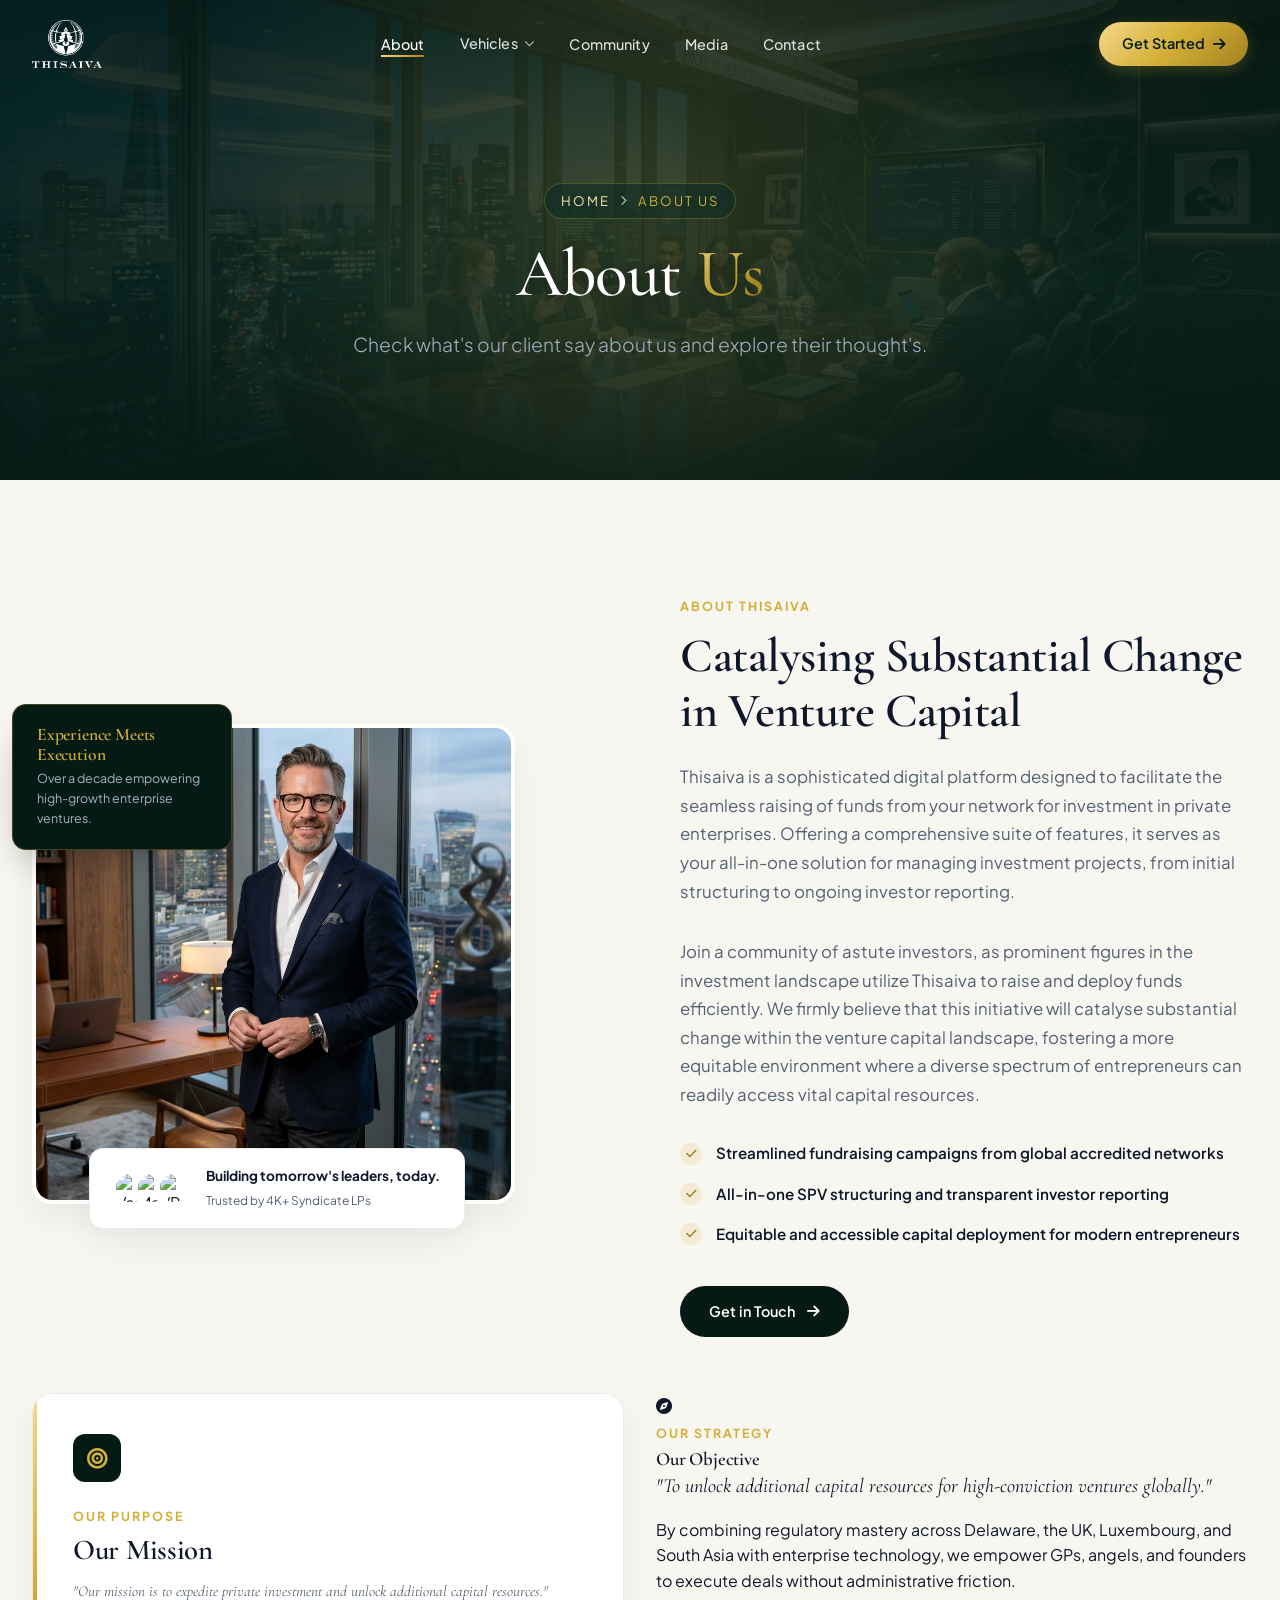
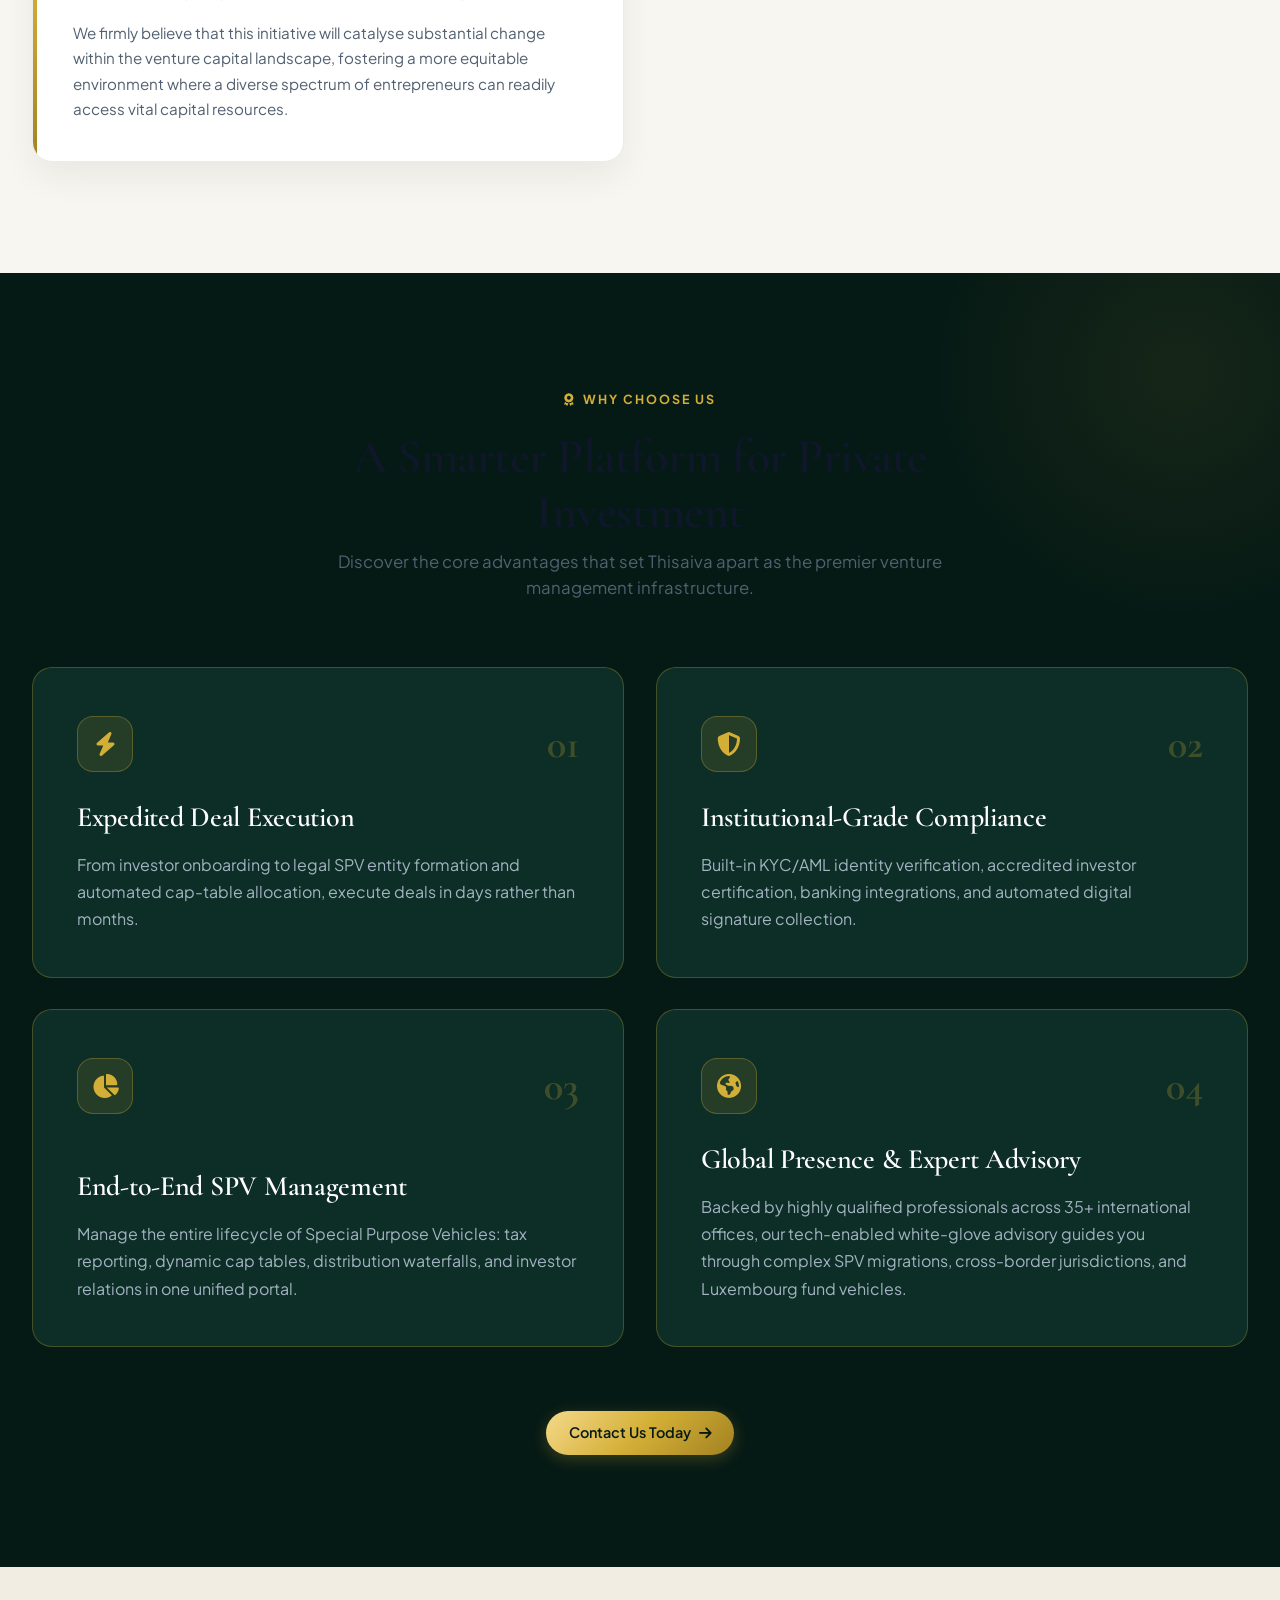
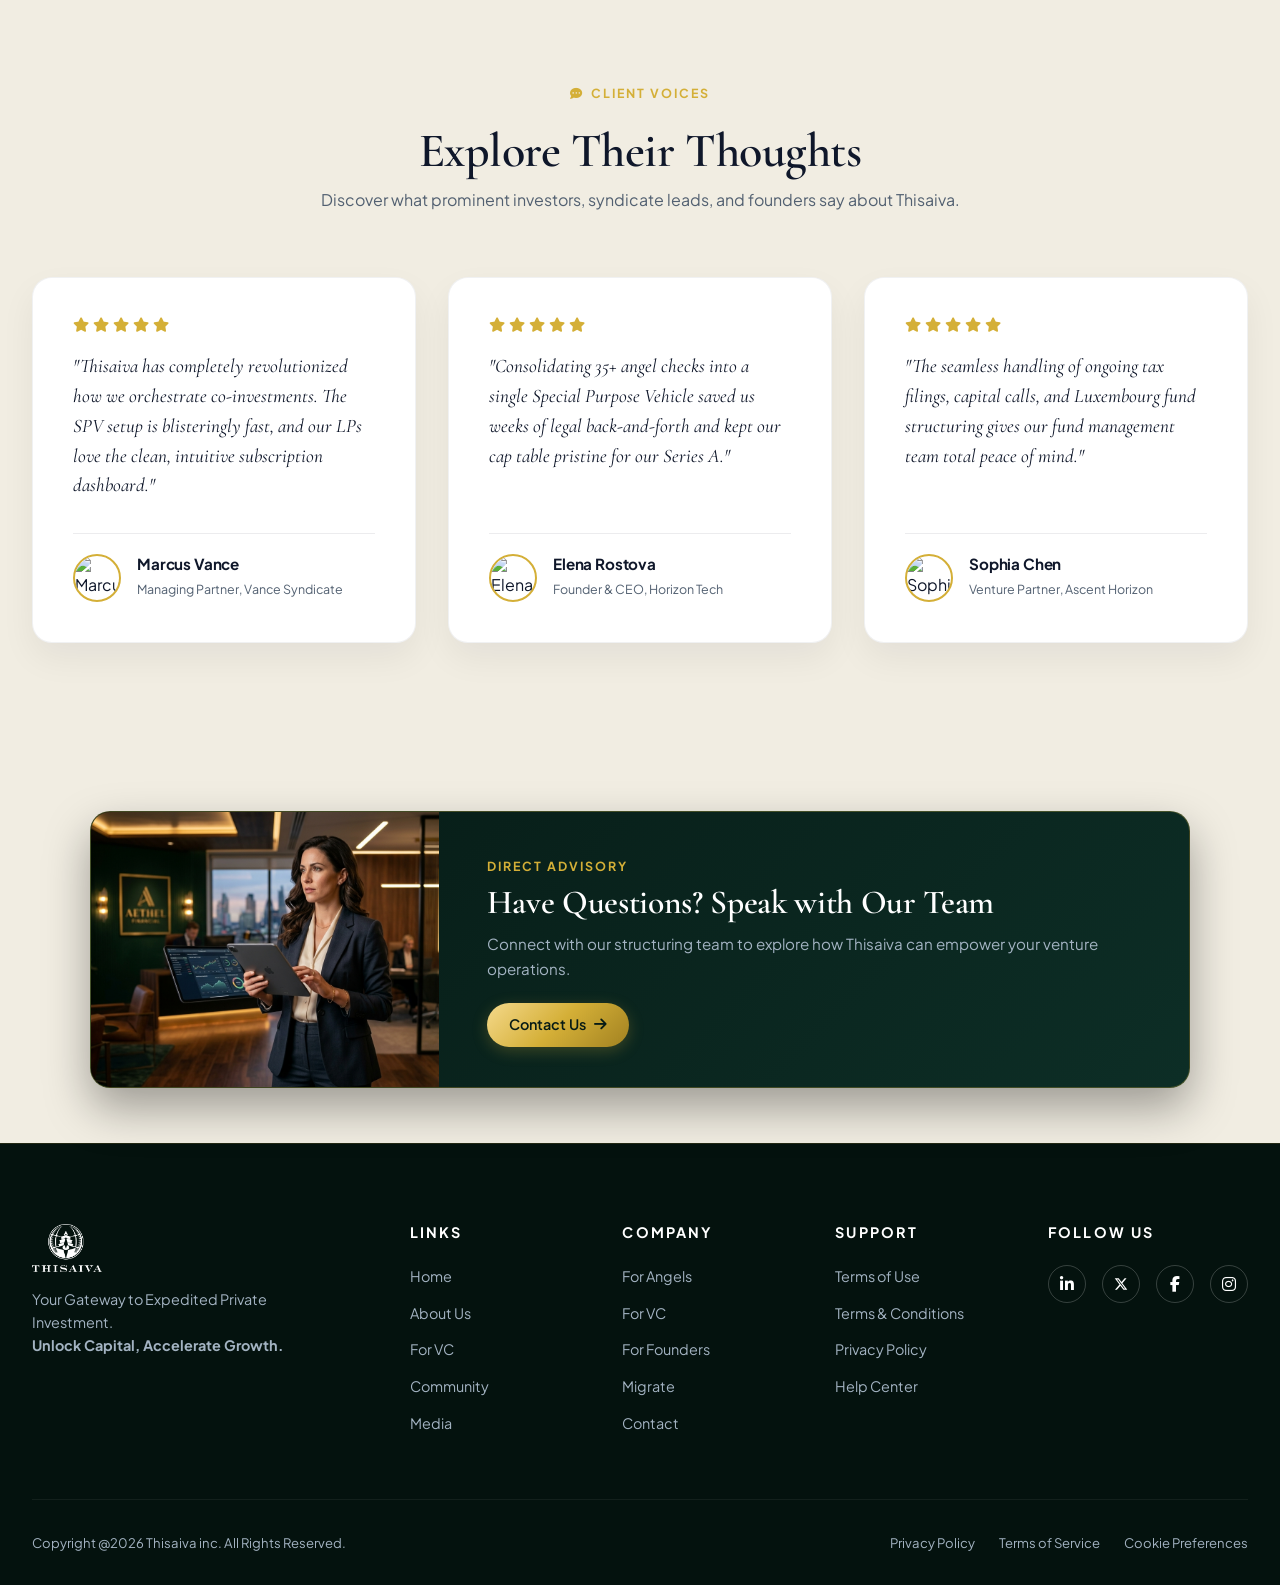
==== commit 9598c8e1: "Add strict inline and CSS fail-safe limits to logo images for instantaneous rendering during CDN dep" ====
--- a/about.html
+++ b/about.html
@@ -80,7 +80,7 @@
   <nav class="navbar" id="navbar">
     <div class="container nav-container">
       <a href="index.html" class="logo" aria-label="Thisaiva Home">
-        <img src="assets/logo_dark.png" alt="Thisaiva Logo" class="logo-img">
+        <img src="assets/logo_dark.png" alt="Thisaiva Logo" class="logo-img" height="48" style="max-height: 48px; width: auto;">
       </a>
 
       <ul class="nav-links" id="navLinks">
@@ -463,7 +463,7 @@
         <!-- Brand Col -->
         <div class="footer-brand">
           <div class="logo" style="margin-bottom: 1rem;">
-            <img src="assets/logo_dark.png" alt="Thisaiva Logo" class="logo-img footer-logo-img">
+            <img src="assets/logo_dark.png" alt="Thisaiva Logo" class="logo-img footer-logo-img" height="54" style="max-height: 54px; width: auto;">
           </div>
           <p>
             Your Gateway to Expedited Private Investment.<br>
--- a/styles.css
+++ b/styles.css
@@ -153,6 +153,7 @@
   gap: 0.75rem;
   text-decoration: none;
   transition: transform 0.3s ease, opacity 0.3s ease;
+  max-height: 54px;
 }
 
 .logo:hover {
@@ -160,15 +161,18 @@
   transform: scale(1.02);
 }
 
-.logo-img {
-  height: 48px;
+.logo-img, .logo img {
+  height: 48px !important;
+  max-height: 48px !important;
   width: auto;
+  max-width: 220px;
   object-fit: contain;
   display: block;
 }
 
 .footer-logo-img {
-  height: 54px;
+  height: 54px !important;
+  max-height: 54px !important;
 }
 
 .nav-links {
